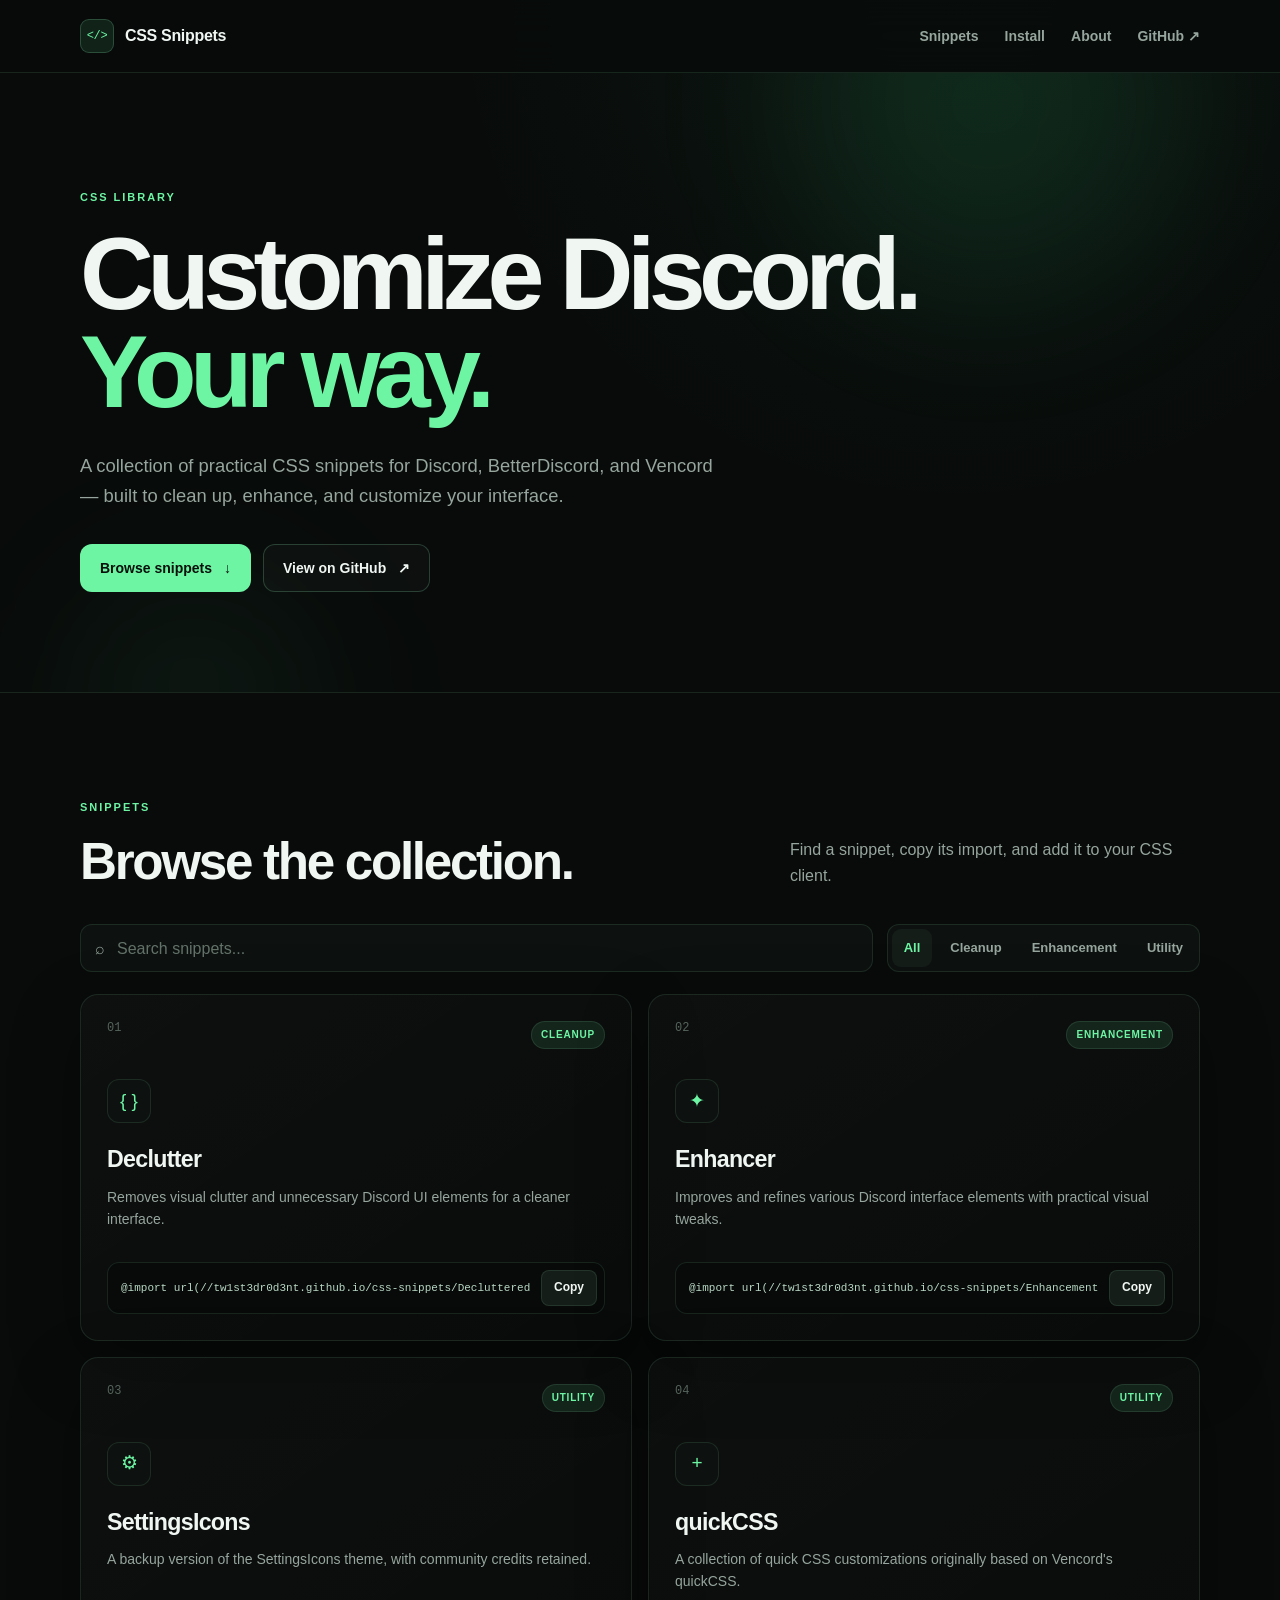
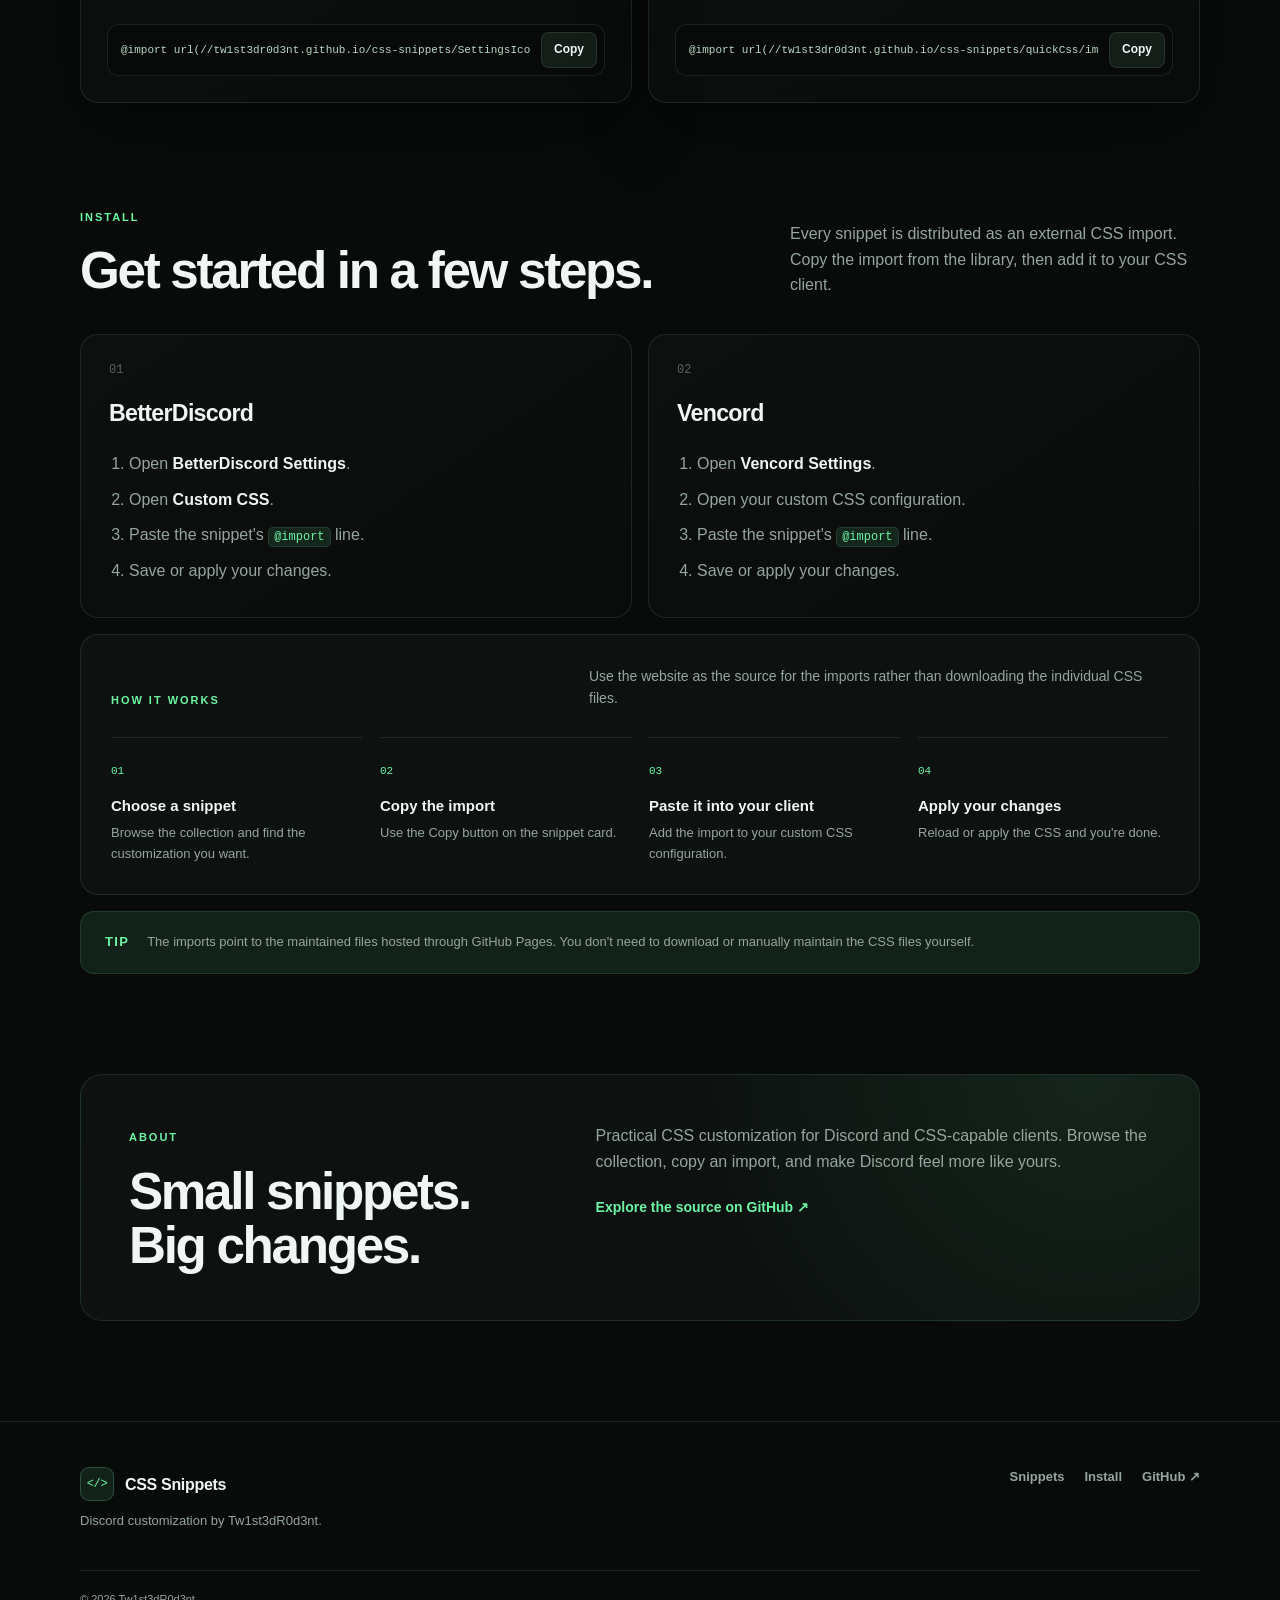
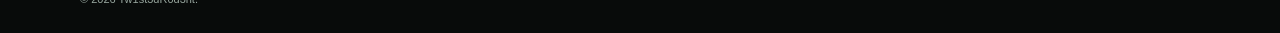
==== index.html @ 32ef2d8c "Add Install section and styles Introduce a new "Install" section with step-by-step instructions for " ====
<!doctype html>
<html lang="en">
<head>
<meta charset="utf-8">
<meta name="viewport" content="width=device-width,initial-scale=1">
<meta name="color-scheme" content="dark">
<meta name="theme-color" content="#0b0f0d">
<meta name="description" content="Tw1st3dR0d3nt's CSS snippets for Discord, BetterDiscord, and Vencord.">
<title>CSS Snippets — Tw1st3dR0d3nt</title>
<link rel="stylesheet" href="styles.css">
</head>
<body>
<header class="site-header">
  <div class="container nav">
    <a class="brand" href="#top"><span class="mark">&lt;/&gt;</span><span>CSS Snippets</span></a>
    <nav><a href="#snippets">Snippets</a><a href="#install">Install</a><a href="#about">About</a><a href="https://github.com/Tw1st3dR0d3nt/css-snippets" target="_blank" rel="noopener">GitHub ↗</a></nav>
  </div>
</header>

<main id="top">
<section class="hero">
  <div class="glow glow-a"></div><div class="glow glow-b"></div>
  <div class="container hero-content">
    <span class="eyebrow">CSS LIBRARY</span>
    <h1>Customize Discord.<br><span>Your way.</span></h1>
    <p>A collection of practical CSS snippets for Discord, BetterDiscord, and Vencord — built to clean up, enhance, and customize your interface.</p>
    <div class="actions">
      <a class="button primary" href="#snippets">Browse snippets <span>↓</span></a>
      <a class="button secondary" href="https://github.com/Tw1st3dR0d3nt/css-snippets" target="_blank" rel="noopener">View on GitHub <span>↗</span></a>
    </div>
  </div>
</section>

<section class="library" id="snippets">
<div class="container">
  <div class="section-head"><div><span class="eyebrow">SNIPPETS</span><h2>Browse the collection.</h2></div><p>Find a snippet, copy its import, and add it to your CSS client.</p></div>
  <div class="toolbar">
    <label class="search"><span>⌕</span><input id="search" type="search" placeholder="Search snippets..." autocomplete="off"></label>
    <div class="filters">
      <button class="filter active" data-filter="all">All</button>
      <button class="filter" data-filter="cleanup">Cleanup</button>
      <button class="filter" data-filter="enhancement">Enhancement</button>
      <button class="filter" data-filter="utility">Utility</button>
    </div>
  </div>

  <div class="grid" id="grid">
    <article class="card" data-name="Declutter" data-category="cleanup">
      <div class="card-top"><span class="number">01</span><span class="tag">Cleanup</span></div>
      <div class="icon">{ }</div><h3>Declutter</h3>
      <p>Removes visual clutter and unnecessary Discord UI elements for a cleaner interface.</p>
      <div class="import"><code>@import url(//tw1st3dr0d3nt.github.io/css-snippets/Decluttered/import.css);</code><button class="copy" data-copy="@import url(//tw1st3dr0d3nt.github.io/css-snippets/Decluttered/import.css);">Copy</button></div>
    </article>

    <article class="card" data-name="Enhancer" data-category="enhancement">
      <div class="card-top"><span class="number">02</span><span class="tag">Enhancement</span></div>
      <div class="icon">✦</div><h3>Enhancer</h3>
      <p>Improves and refines various Discord interface elements with practical visual tweaks.</p>
      <div class="import"><code>@import url(//tw1st3dr0d3nt.github.io/css-snippets/Enhancements/import.css);</code><button class="copy" data-copy="@import url(//tw1st3dr0d3nt.github.io/css-snippets/Enhancements/import.css);">Copy</button></div>
    </article>

    <article class="card" data-name="SettingsIcons" data-category="utility">
      <div class="card-top"><span class="number">03</span><span class="tag">Utility</span></div>
      <div class="icon">⚙</div><h3>SettingsIcons</h3>
      <p>A backup version of the SettingsIcons theme, with community credits retained.</p>
      <div class="import"><code>@import url(//tw1st3dr0d3nt.github.io/css-snippets/SettingsIcons/main.min.css);</code><button class="copy" data-copy="@import url(//tw1st3dr0d3nt.github.io/css-snippets/SettingsIcons/main.min.css);">Copy</button></div>
    </article>

    <article class="card" data-name="quickCSS" data-category="utility">
      <div class="card-top"><span class="number">04</span><span class="tag">Utility</span></div>
      <div class="icon">+</div><h3>quickCSS</h3>
      <p>A collection of quick CSS customizations originally based on Vencord's quickCSS.</p>
      <div class="import"><code>@import url(//tw1st3dr0d3nt.github.io/css-snippets/quickCss/import.css);</code><button class="copy" data-copy="@import url(//tw1st3dr0d3nt.github.io/css-snippets/quickCss/import.css);">Copy</button></div>
    </article>
  </div>
  <div class="empty" id="empty" hidden><span>⌕</span><h3>No snippets found</h3><p>Try another search or filter.</p></div>
</div>
</section>


<section class="install" id="install">
<div class="container">
  <div class="section-head">
    <div><span class="eyebrow">INSTALL</span><h2>Get started in a few steps.</h2></div>
    <p>Every snippet is distributed as an external CSS import. Copy the import from the library, then add it to your CSS client.</p>
  </div>

  <div class="install-grid">
    <article class="install-card">
      <div class="install-number">01</div>
      <h3>BetterDiscord</h3>
      <ol>
        <li>Open <strong>BetterDiscord Settings</strong>.</li>
        <li>Open <strong>Custom CSS</strong>.</li>
        <li>Paste the snippet's <code>@import</code> line.</li>
        <li>Save or apply your changes.</li>
      </ol>
    </article>

    <article class="install-card">
      <div class="install-number">02</div>
      <h3>Vencord</h3>
      <ol>
        <li>Open <strong>Vencord Settings</strong>.</li>
        <li>Open your custom CSS configuration.</li>
        <li>Paste the snippet's <code>@import</code> line.</li>
        <li>Save or apply your changes.</li>
      </ol>
    </article>
  </div>

  <div class="install-flow">
    <div class="flow-head"><span class="eyebrow">HOW IT WORKS</span><p>Use the website as the source for the imports rather than downloading the individual CSS files.</p></div>
    <div class="steps">
      <div class="step"><span>01</span><h4>Choose a snippet</h4><p>Browse the collection and find the customization you want.</p></div>
      <div class="step"><span>02</span><h4>Copy the import</h4><p>Use the Copy button on the snippet card.</p></div>
      <div class="step"><span>03</span><h4>Paste it into your client</h4><p>Add the import to your custom CSS configuration.</p></div>
      <div class="step"><span>04</span><h4>Apply your changes</h4><p>Reload or apply the CSS and you're done.</p></div>
    </div>
  </div>

  <div class="install-note">
    <strong>Tip</strong>
    <p>The imports point to the maintained files hosted through GitHub Pages. You don't need to download or manually maintain the CSS files yourself.</p>
  </div>
</div>
</section>

<section class="about" id="about">
<div class="container"><div class="about-card">
  <div><span class="eyebrow">ABOUT</span><h2>Small snippets.<br>Big changes.</h2></div>
  <div><p>Practical CSS customization for Discord and CSS-capable clients. Browse the collection, copy an import, and make Discord feel more like yours.</p><a class="text-link" href="https://github.com/Tw1st3dR0d3nt/css-snippets" target="_blank" rel="noopener">Explore the source on GitHub ↗</a></div>
</div></div>
</section>
</main>

<footer class="footer"><div class="container footer-main"><div><div class="brand"><span class="mark">&lt;/&gt;</span><span>CSS Snippets</span></div><p>Discord customization by Tw1st3dR0d3nt.</p></div><div class="footer-links"><a href="#snippets">Snippets</a><a href="#install">Install</a><a href="https://github.com/Tw1st3dR0d3nt/css-snippets" target="_blank" rel="noopener">GitHub ↗</a></div></div><div class="container copyright">© 2026 Tw1st3dR0d3nt.</div></footer>
<script src="script.js"></script>
</body>
</html>
---- styles.css ----
:root{color-scheme:dark;--bg:#080b0a;--surface:#0d1210;--surface2:#111815;--surface3:#151d19;--border:rgba(151,255,194,.11);--border2:rgba(151,255,194,.2);--text:#f0f7f3;--muted:#96a59d;--accent:#6df5a4;--accent2:#35e983;--soft:rgba(109,245,164,.1);--max:1120px}
*{box-sizing:border-box}html{scroll-behavior:smooth}body{margin:0;min-width:320px;background:radial-gradient(circle at 75% 0,rgba(109,245,164,.055),transparent 32rem),var(--bg);color:var(--text);font:16px/1.6 Inter,ui-sans-serif,-apple-system,BlinkMacSystemFont,"Segoe UI",sans-serif;-webkit-font-smoothing:antialiased}a{color:inherit;text-decoration:none}button,input{font:inherit}.container{width:min(calc(100% - 40px),var(--max));margin:auto}
.site-header{position:sticky;top:0;z-index:20;border-bottom:1px solid var(--border);background:rgba(8,11,10,.84);backdrop-filter:blur(18px)}.nav{min-height:72px;display:flex;align-items:center;justify-content:space-between;gap:24px}.brand{display:inline-flex;align-items:center;gap:11px;font-weight:700;letter-spacing:-.02em}.mark{display:grid;place-items:center;width:34px;height:34px;border:1px solid var(--border2);border-radius:9px;background:var(--soft);color:var(--accent);font:12px ui-monospace,SFMono-Regular,Menlo,monospace}.nav nav{display:flex;gap:26px;color:var(--muted);font-size:14px;font-weight:600}.nav nav a:hover,.footer-links a:hover{color:var(--text)}
.hero{position:relative;overflow:hidden;border-bottom:1px solid var(--border)}.hero-content{position:relative;z-index:1;padding:110px 0 100px}.glow{position:absolute;border-radius:999px;filter:blur(75px);pointer-events:none}.glow-a{width:380px;height:380px;right:8%;top:-160px;background:rgba(53,233,131,.09)}.glow-b{width:260px;height:260px;left:5%;bottom:-140px;background:rgba(109,245,164,.055)}.eyebrow{display:inline-block;margin-bottom:18px;color:var(--accent);font-size:11px;font-weight:800;letter-spacing:.18em}.hero h1{max-width:850px;margin:0;font-size:clamp(3.2rem,8vw,6.8rem);line-height:.96;letter-spacing:-.065em}.hero h1 span{color:var(--accent)}.hero-content>p{max-width:650px;margin:30px 0 0;color:var(--muted);font-size:clamp(1rem,2vw,1.15rem)}.actions{display:flex;flex-wrap:wrap;gap:12px;margin-top:34px}.button{min-height:48px;display:inline-flex;align-items:center;justify-content:center;gap:12px;padding:0 19px;border:1px solid var(--border2);border-radius:12px;font-size:14px;font-weight:700;transition:.16s}.button:hover{transform:translateY(-2px)}.primary{border-color:transparent;background:var(--accent);color:#07100b}.primary:hover{background:#8df8b9}.secondary{background:rgba(255,255,255,.025)}.secondary:hover{background:var(--surface2)}
.library{padding:100px 0}.section-head{display:flex;align-items:end;justify-content:space-between;gap:40px;margin-bottom:36px}.section-head h2,.about-card h2{margin:0;font-size:clamp(2rem,4vw,3.25rem);line-height:1.05;letter-spacing:-.045em}.section-head p{max-width:410px;margin:0;color:var(--muted)}.toolbar{display:flex;gap:14px;margin-bottom:22px}.search{flex:1;height:48px;display:flex;align-items:center;gap:10px;padding:0 14px;border:1px solid var(--border);border-radius:12px;background:var(--surface);color:var(--muted)}.search:focus-within{border-color:var(--border2);box-shadow:0 0 0 3px var(--soft)}.search input{width:100%;min-width:0;border:0;outline:0;background:transparent;color:var(--text)}.search input::placeholder{color:#64736a}.filters{display:flex;gap:6px;padding:4px;border:1px solid var(--border);border-radius:12px;background:var(--surface);overflow:auto}.filter{min-height:38px;padding:0 12px;border:0;border-radius:9px;background:transparent;color:var(--muted);cursor:pointer;font-size:13px;font-weight:650;white-space:nowrap}.filter.active,.filter:hover{background:var(--surface3);color:var(--accent)}
.grid{display:grid;grid-template-columns:repeat(2,minmax(0,1fr));gap:16px}.card{min-width:0;padding:26px;border:1px solid var(--border);border-radius:18px;background:linear-gradient(145deg,rgba(255,255,255,.025),rgba(255,255,255,.008));box-shadow:0 24px 70px rgba(0,0,0,.3);transition:.18s}.card:hover{transform:translateY(-4px);border-color:var(--border2);background:linear-gradient(145deg,rgba(109,245,164,.045),rgba(255,255,255,.01))}.card-top{display:flex;justify-content:space-between;gap:12px}.number{color:#56645c;font:12px ui-monospace,SFMono-Regular,Menlo,monospace}.tag{padding:5px 9px;border:1px solid var(--border);border-radius:999px;background:var(--soft);color:var(--accent);font-size:10px;font-weight:800;letter-spacing:.08em;text-transform:uppercase}.icon{width:44px;height:44px;display:grid;place-items:center;margin-top:30px;border:1px solid var(--border);border-radius:12px;background:var(--surface);color:var(--accent);font-size:19px}.card h3{margin:18px 0 7px;font-size:1.45rem;letter-spacing:-.03em}.card p{min-height:52px;margin:0;color:var(--muted);font-size:14px}.import{display:flex;align-items:stretch;gap:10px;min-width:0;margin-top:24px;padding:7px;border:1px solid var(--border);border-radius:12px;background:#070a09}.import code{min-width:0;flex:1;align-self:center;overflow-x:auto;padding:5px 6px;color:#b9d7c4;font:11px ui-monospace,SFMono-Regular,Menlo,Monaco,Consolas,monospace;white-space:nowrap}.copy{flex:0 0 auto;min-height:36px;padding:0 12px;border:1px solid var(--border);border-radius:8px;background:var(--surface3);color:var(--text);cursor:pointer;font-size:12px;font-weight:700}.copy:hover,.copy.copied{background:var(--accent);color:#07100b}.empty{padding:70px 20px;text-align:center;border:1px dashed var(--border2);border-radius:18px;color:var(--muted)}.empty span{color:var(--accent);font-size:34px}.empty h3{margin:10px 0 4px;color:var(--text)}
.about{padding-bottom:100px}.about-card{display:grid;grid-template-columns:.9fr 1.2fr;gap:50px;padding:48px;border:1px solid var(--border);border-radius:22px;background:radial-gradient(circle at 90% 0,rgba(109,245,164,.08),transparent 24rem),var(--surface)}.about-card p{margin:0;color:var(--muted)}.text-link{display:inline-block;margin-top:22px;color:var(--accent);font-size:14px;font-weight:700}.text-link:hover{text-decoration:underline}
.footer{border-top:1px solid var(--border);padding:45px 0 24px;color:var(--muted)}.footer-main{display:flex;align-items:start;justify-content:space-between;gap:30px}.footer .brand{color:var(--text)}.footer p{margin:10px 0 0;font-size:13px}.footer-links{display:flex;gap:20px;font-size:13px;font-weight:650}.copyright{margin-top:38px;padding-top:20px;border-top:1px solid var(--border);font-size:11px}
@media(max-width:800px){.container{width:min(calc(100% - 28px),var(--max))}.nav{min-height:64px}.nav nav{gap:15px;font-size:12px}.hero-content{padding:80px 0 75px}.hero h1{font-size:clamp(2.9rem,14vw,5rem)}.section-head{display:block}.section-head p{margin-top:14px}.toolbar{display:block}.filters{margin-top:10px}.grid{grid-template-columns:1fr}.about-card{grid-template-columns:1fr;gap:22px;padding:30px}}
@media(max-width:520px){.nav nav a:first-child{display:none}.actions{display:grid;grid-template-columns:1fr}.button{width:100%}.library{padding:75px 0}.card{padding:20px}.card p{min-height:0}.import{display:block}.import code{display:block;padding:9px 6px 11px}.copy{width:100%}.footer-main{display:block}.footer-links{margin-top:20px}}
@media(prefers-reduced-motion:reduce){html{scroll-behavior:auto}*{transition:none!important}}

.install{padding:0 0 100px}
.install-grid{display:grid;grid-template-columns:repeat(2,minmax(0,1fr));gap:16px}
.install-card{padding:28px;border:1px solid var(--border);border-radius:18px;background:linear-gradient(145deg,rgba(255,255,255,.025),rgba(255,255,255,.008))}
.install-card:hover{border-color:var(--border2);background:linear-gradient(145deg,rgba(109,245,164,.045),rgba(255,255,255,.01))}
.install-number{color:#56645c;font:12px ui-monospace,SFMono-Regular,Menlo,monospace}
.install-card h3{margin:18px 0 14px;font-size:1.45rem;letter-spacing:-.03em}
.install-card ol{margin:0;padding-left:20px;color:var(--muted)}
.install-card li{padding:5px 0}
.install-card strong{color:var(--text)}
.install-card code{padding:2px 5px;border:1px solid var(--border);border-radius:5px;background:var(--soft);color:var(--accent);font:12px ui-monospace,SFMono-Regular,Menlo,monospace}
.install-flow{margin-top:16px;padding:30px;border:1px solid var(--border);border-radius:18px;background:var(--surface)}
.flow-head{display:flex;align-items:end;justify-content:space-between;gap:30px;margin-bottom:28px}
.flow-head .eyebrow{margin:0}
.flow-head p{max-width:580px;margin:0;color:var(--muted);font-size:14px}
.steps{display:grid;grid-template-columns:repeat(4,minmax(0,1fr));gap:18px}
.step{padding-top:18px;border-top:1px solid var(--border)}
.step>span{color:var(--accent);font:11px ui-monospace,SFMono-Regular,Menlo,monospace}
.step h4{margin:12px 0 5px;font-size:15px}
.step p{margin:0;color:var(--muted);font-size:13px}
.install-note{display:flex;align-items:center;gap:18px;margin-top:16px;padding:20px 24px;border:1px solid var(--border);border-radius:14px;background:var(--soft)}
.install-note strong{flex:0 0 auto;color:var(--accent);font-size:13px;text-transform:uppercase;letter-spacing:.1em}
.install-note p{margin:0;color:var(--muted);font-size:13px}
@media(max-width:800px){.install-grid{grid-template-columns:1fr}.flow-head{display:block}.flow-head p{margin-top:12px}.steps{grid-template-columns:repeat(2,minmax(0,1fr))}}
@media(max-width:520px){.install{padding-bottom:75px}.install-card,.install-flow{padding:20px}.steps{grid-template-columns:1fr}.install-note{display:block}.install-note p{margin-top:8px}}
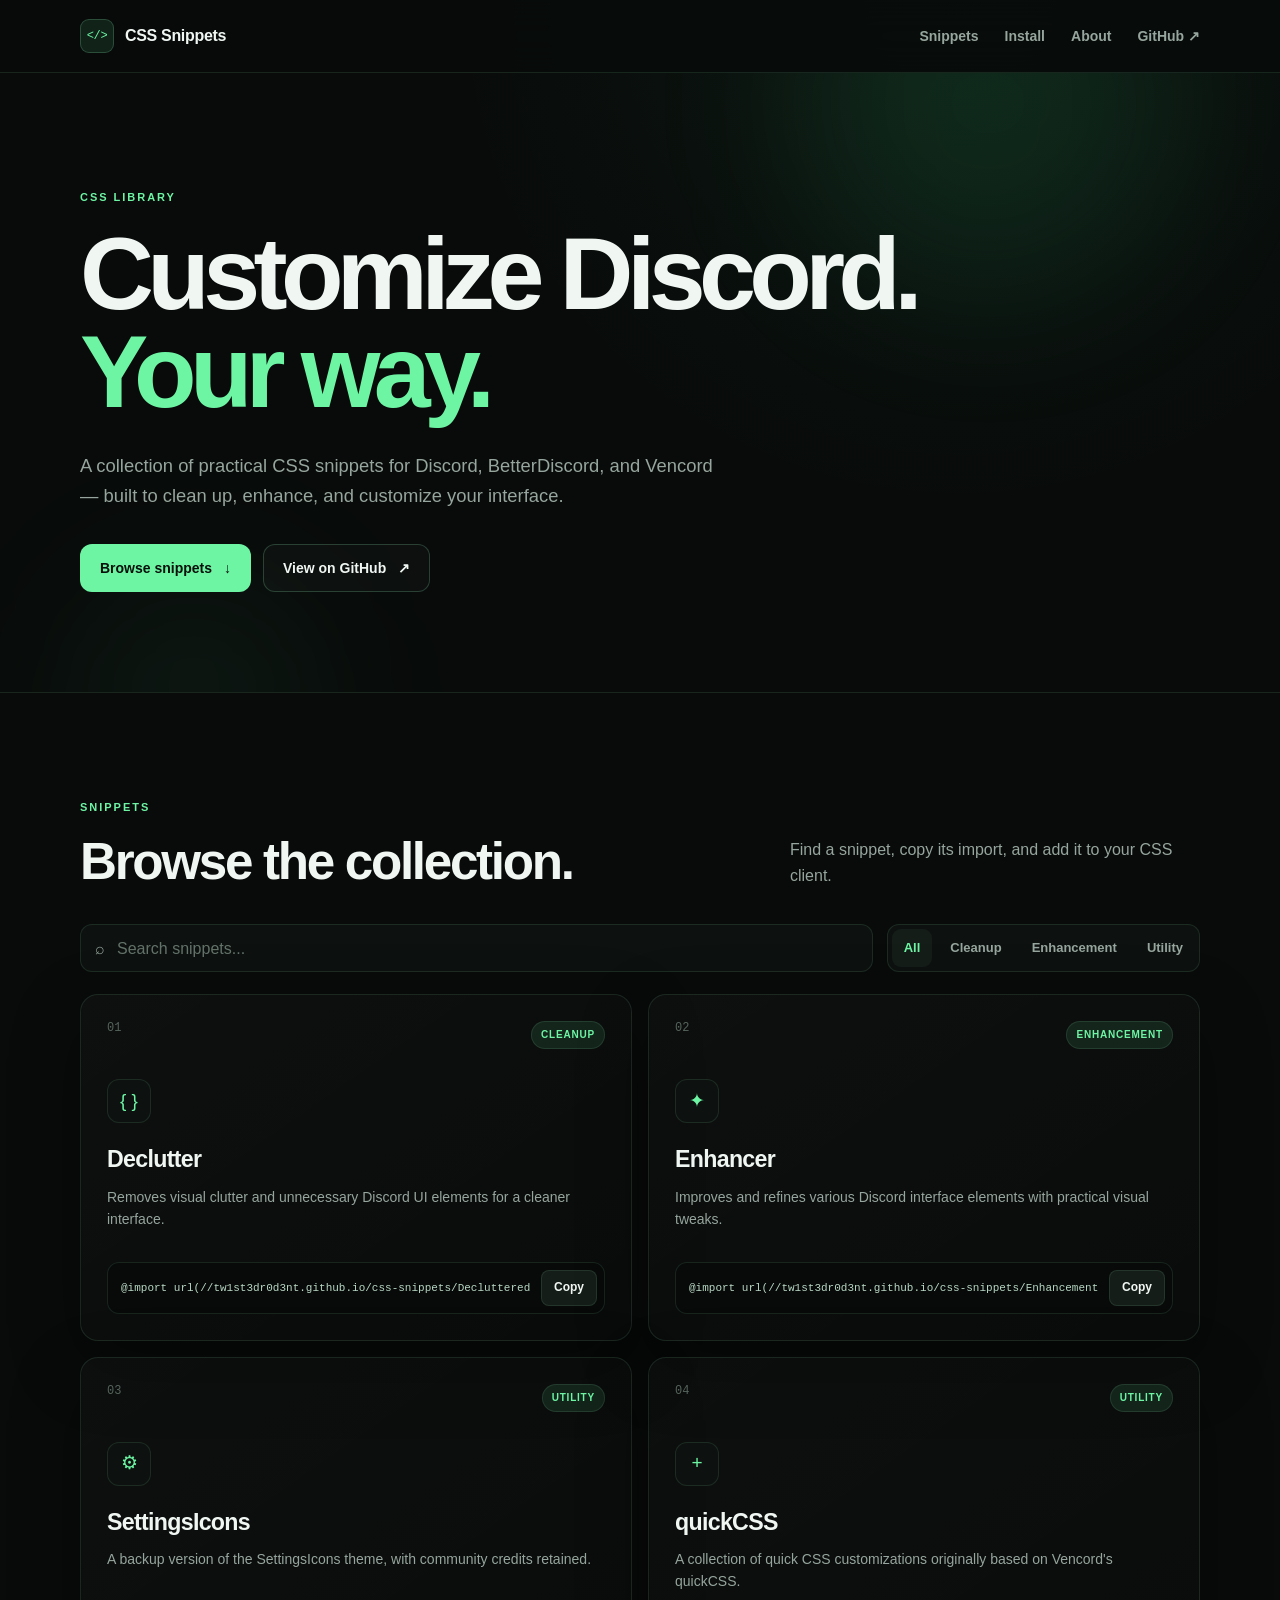
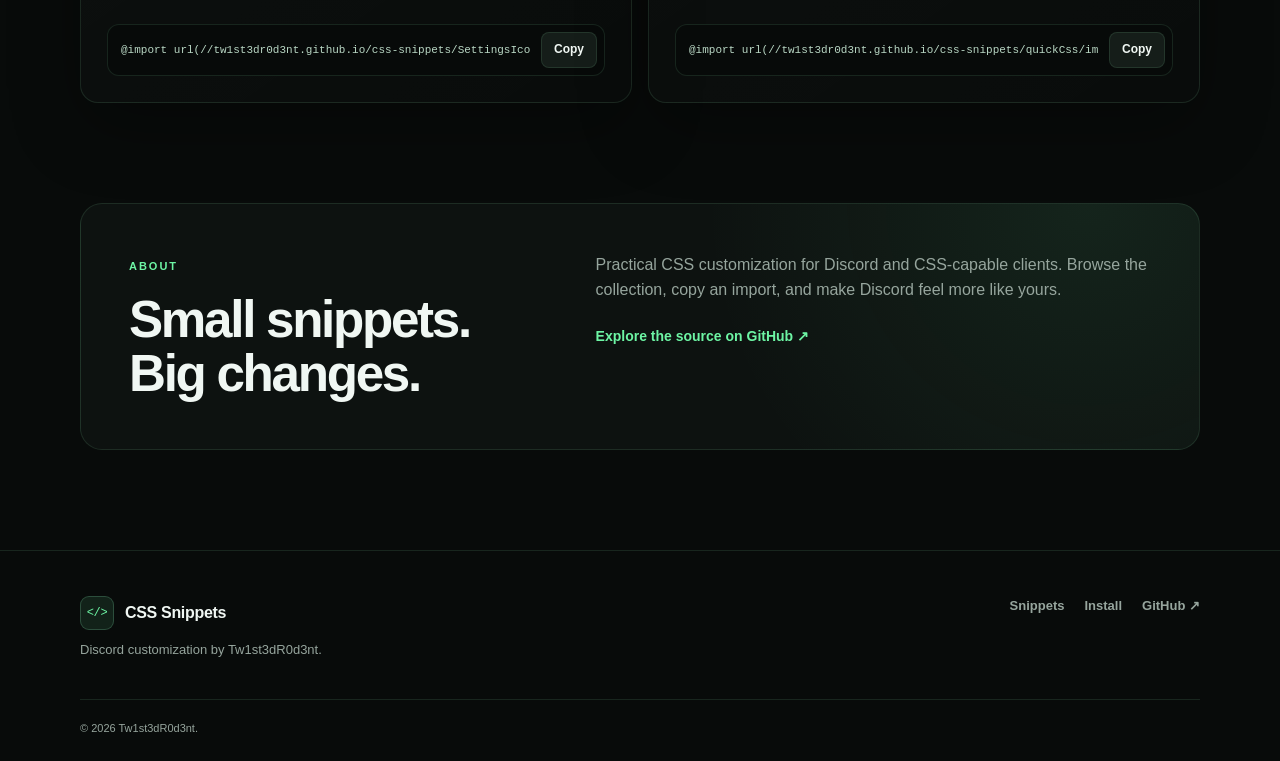
==== commit aeee297f: "Add install modal, triggers, and styles Replace the inline Install section with a compact, accessibl" ====
--- a/index.html
+++ b/index.html
@@ -13,7 +13,7 @@
 <header class="site-header">
   <div class="container nav">
     <a class="brand" href="#top"><span class="mark">&lt;/&gt;</span><span>CSS Snippets</span></a>
-    <nav><a href="#snippets">Snippets</a><a href="#install">Install</a><a href="#about">About</a><a href="https://github.com/Tw1st3dR0d3nt/css-snippets" target="_blank" rel="noopener">GitHub ↗</a></nav>
+    <nav><a href="#snippets">Snippets</a><a href="#" class="install-trigger" aria-haspopup="dialog" aria-controls="installModal">Install</a><a href="#about">About</a><a href="https://github.com/Tw1st3dR0d3nt/css-snippets" target="_blank" rel="noopener">GitHub ↗</a></nav>
   </div>
 </header>
 
@@ -78,63 +78,52 @@
 </section>
 
 
-<section class="install" id="install">
-<div class="container">
-  <div class="section-head">
-    <div><span class="eyebrow">INSTALL</span><h2>Get started in a few steps.</h2></div>
-    <p>Every snippet is distributed as an external CSS import. Copy the import from the library, then add it to your CSS client.</p>
-  </div>
-
-  <div class="install-grid">
-    <article class="install-card">
-      <div class="install-number">01</div>
-      <h3>BetterDiscord</h3>
-      <ol>
-        <li>Open <strong>BetterDiscord Settings</strong>.</li>
-        <li>Open <strong>Custom CSS</strong>.</li>
-        <li>Paste the snippet's <code>@import</code> line.</li>
-        <li>Save or apply your changes.</li>
-      </ol>
-    </article>
-
-    <article class="install-card">
-      <div class="install-number">02</div>
-      <h3>Vencord</h3>
-      <ol>
-        <li>Open <strong>Vencord Settings</strong>.</li>
-        <li>Open your custom CSS configuration.</li>
-        <li>Paste the snippet's <code>@import</code> line.</li>
-        <li>Save or apply your changes.</li>
-      </ol>
-    </article>
-  </div>
-
-  <div class="install-flow">
-    <div class="flow-head"><span class="eyebrow">HOW IT WORKS</span><p>Use the website as the source for the imports rather than downloading the individual CSS files.</p></div>
-    <div class="steps">
-      <div class="step"><span>01</span><h4>Choose a snippet</h4><p>Browse the collection and find the customization you want.</p></div>
-      <div class="step"><span>02</span><h4>Copy the import</h4><p>Use the Copy button on the snippet card.</p></div>
-      <div class="step"><span>03</span><h4>Paste it into your client</h4><p>Add the import to your custom CSS configuration.</p></div>
-      <div class="step"><span>04</span><h4>Apply your changes</h4><p>Reload or apply the CSS and you're done.</p></div>
-    </div>
-  </div>
-
-  <div class="install-note">
-    <strong>Tip</strong>
-    <p>The imports point to the maintained files hosted through GitHub Pages. You don't need to download or manually maintain the CSS files yourself.</p>
-  </div>
-</div>
-</section>
-
 <section class="about" id="about">
 <div class="container"><div class="about-card">
   <div><span class="eyebrow">ABOUT</span><h2>Small snippets.<br>Big changes.</h2></div>
   <div><p>Practical CSS customization for Discord and CSS-capable clients. Browse the collection, copy an import, and make Discord feel more like yours.</p><a class="text-link" href="https://github.com/Tw1st3dR0d3nt/css-snippets" target="_blank" rel="noopener">Explore the source on GitHub ↗</a></div>
 </div></div>
 </section>
+<div class="install-modal" id="installModal" aria-hidden="true">
+  <div class="install-backdrop" data-install-close></div>
+  <section class="install-dialog" role="dialog" aria-modal="true" aria-labelledby="installTitle">
+    <button class="modal-close" type="button" data-install-close aria-label="Close installation guide">×</button>
+    <div class="modal-header">
+      <span class="eyebrow">INSTALL</span>
+      <h2 id="installTitle">Install a snippet</h2>
+      <p class="modal-lead"><strong>Choose your snippet</strong></p>
+      <p>Browse the library and click <strong>Copy</strong> on the snippet you want to install.</p>
+    </div>
+    <div class="import-order">
+      <span class="import-order-label">IMPORT ORDER</span>
+      <p>Keep the snippet's <code>@import</code> URL <strong>at the very top of your CSS, before any other CSS rules.</strong></p>
+    </div>
+    <div class="install-methods">
+      <article class="install-method">
+        <div class="method-heading"><span class="method-icon">B</span><h3>BetterDiscord</h3></div>
+        <ol>
+          <li>Open <strong>BetterDiscord Settings → Custom CSS</strong>.</li>
+          <li>Choose a snippet and click <strong>Copy</strong>.</li>
+          <li>Paste the copied import into your CSS.</li>
+          <li>Save/apply your changes.</li>
+        </ol>
+      </article>
+      <article class="install-method">
+        <div class="method-heading"><span class="method-icon">V</span><h3>Vencord</h3></div>
+        <ol>
+          <li>Open <strong>Vencord Settings → Vencord</strong>.</li>
+          <li>Under <strong>Quick Actions</strong>, click <strong>Edit QuickCSS</strong>.</li>
+          <li>Choose a snippet and click <strong>Copy</strong>.</li>
+          <li>Paste the copied import into QuickCSS.</li>
+          <li>Save/apply your changes.</li>
+        </ol>
+      </article>
+    </div>
+  </section>
+</div>
 </main>
 
-<footer class="footer"><div class="container footer-main"><div><div class="brand"><span class="mark">&lt;/&gt;</span><span>CSS Snippets</span></div><p>Discord customization by Tw1st3dR0d3nt.</p></div><div class="footer-links"><a href="#snippets">Snippets</a><a href="#install">Install</a><a href="https://github.com/Tw1st3dR0d3nt/css-snippets" target="_blank" rel="noopener">GitHub ↗</a></div></div><div class="container copyright">© 2026 Tw1st3dR0d3nt.</div></footer>
+<footer class="footer"><div class="container footer-main"><div><div class="brand"><span class="mark">&lt;/&gt;</span><span>CSS Snippets</span></div><p>Discord customization by Tw1st3dR0d3nt.</p></div><div class="footer-links"><a href="#snippets">Snippets</a><a href="#" class="install-trigger" aria-haspopup="dialog" aria-controls="installModal">Install</a><a href="https://github.com/Tw1st3dR0d3nt/css-snippets" target="_blank" rel="noopener">GitHub ↗</a></div></div><div class="container copyright">© 2026 Tw1st3dR0d3nt.</div></footer>
 <script src="script.js"></script>
 </body>
 </html>
--- a/styles.css
+++ b/styles.css
@@ -34,3 +34,24 @@
 .install-note p{margin:0;color:var(--muted);font-size:13px}
 @media(max-width:800px){.install-grid{grid-template-columns:1fr}.flow-head{display:block}.flow-head p{margin-top:12px}.steps{grid-template-columns:repeat(2,minmax(0,1fr))}}
 @media(max-width:520px){.install{padding-bottom:75px}.install-card,.install-flow{padding:20px}.steps{grid-template-columns:1fr}.install-note{display:block}.install-note p{margin-top:8px}}
+
+/* Compact installation guide */
+.install-modal{position:fixed;inset:0;z-index:100;display:none;align-items:center;justify-content:center;padding:24px}
+.install-modal.open{display:flex}
+.install-backdrop{position:absolute;inset:0;background:rgba(0,0,0,.68);backdrop-filter:blur(7px)}
+.install-dialog{position:relative;z-index:1;width:min(860px,100%);max-height:min(720px,calc(100vh - 48px));overflow:auto;padding:32px;border:1px solid var(--border2);border-radius:22px;background:linear-gradient(145deg,#111815,#0b0f0d);box-shadow:0 30px 100px rgba(0,0,0,.55)}
+.modal-close{position:absolute;top:15px;right:15px;width:38px;height:38px;border:1px solid var(--border);border-radius:10px;background:var(--surface3);color:var(--muted);font-size:24px;line-height:1;cursor:pointer}
+.modal-close:hover{border-color:var(--border2);background:var(--soft);color:var(--text)}
+.modal-header{padding-right:50px}.modal-header .eyebrow{margin-bottom:11px}.modal-header h2{margin:0;font-size:clamp(2rem,4vw,2.7rem);line-height:1.05;letter-spacing:-.05em}
+.modal-header p{margin:8px 0 0;color:var(--muted);font-size:14px}.modal-header .modal-lead{margin-top:14px;color:var(--text)}
+.import-order{margin-top:22px;padding:15px 17px;border:1px solid rgba(109,245,164,.22);border-radius:13px;background:rgba(109,245,164,.07)}
+.import-order-label{display:block;margin-bottom:5px;color:var(--accent);font-size:10px;font-weight:800;letter-spacing:.14em}
+.import-order p{margin:0;color:var(--muted);font-size:13px}.import-order code{padding:2px 5px;border-radius:5px;background:rgba(0,0,0,.28);color:var(--accent);font:12px ui-monospace,SFMono-Regular,Menlo,monospace}
+.install-methods{display:grid;grid-template-columns:repeat(2,minmax(0,1fr));gap:14px;margin-top:14px}
+.install-method{padding:21px;border:1px solid var(--border);border-radius:16px;background:rgba(255,255,255,.018)}
+.method-heading{display:flex;align-items:center;gap:12px;margin-bottom:15px}.method-icon{display:grid;place-items:center;width:36px;height:36px;border:1px solid var(--border2);border-radius:9px;background:var(--soft);color:var(--accent);font-weight:800}
+.install-method h3{margin:0;font-size:1.2rem;letter-spacing:-.025em}.install-method ol{margin:0;padding-left:21px;color:var(--muted);font-size:13px}
+.install-method li{padding:5px 0 5px 4px}.install-method li::marker{color:var(--accent);font-weight:800}.install-method strong{color:var(--text)}
+body.install-modal-open{overflow:hidden}
+@media(max-width:800px){.install-modal{padding:14px}.install-dialog{max-height:calc(100vh - 28px);padding:26px 20px}.install-methods{grid-template-columns:1fr}}
+@media(max-width:520px){.install-modal{padding:8px}.install-dialog{border-radius:17px;padding:23px 16px 18px}.modal-header{padding-right:42px}.modal-header h2{font-size:2rem}.import-order{padding:14px}.install-method{padding:18px}}
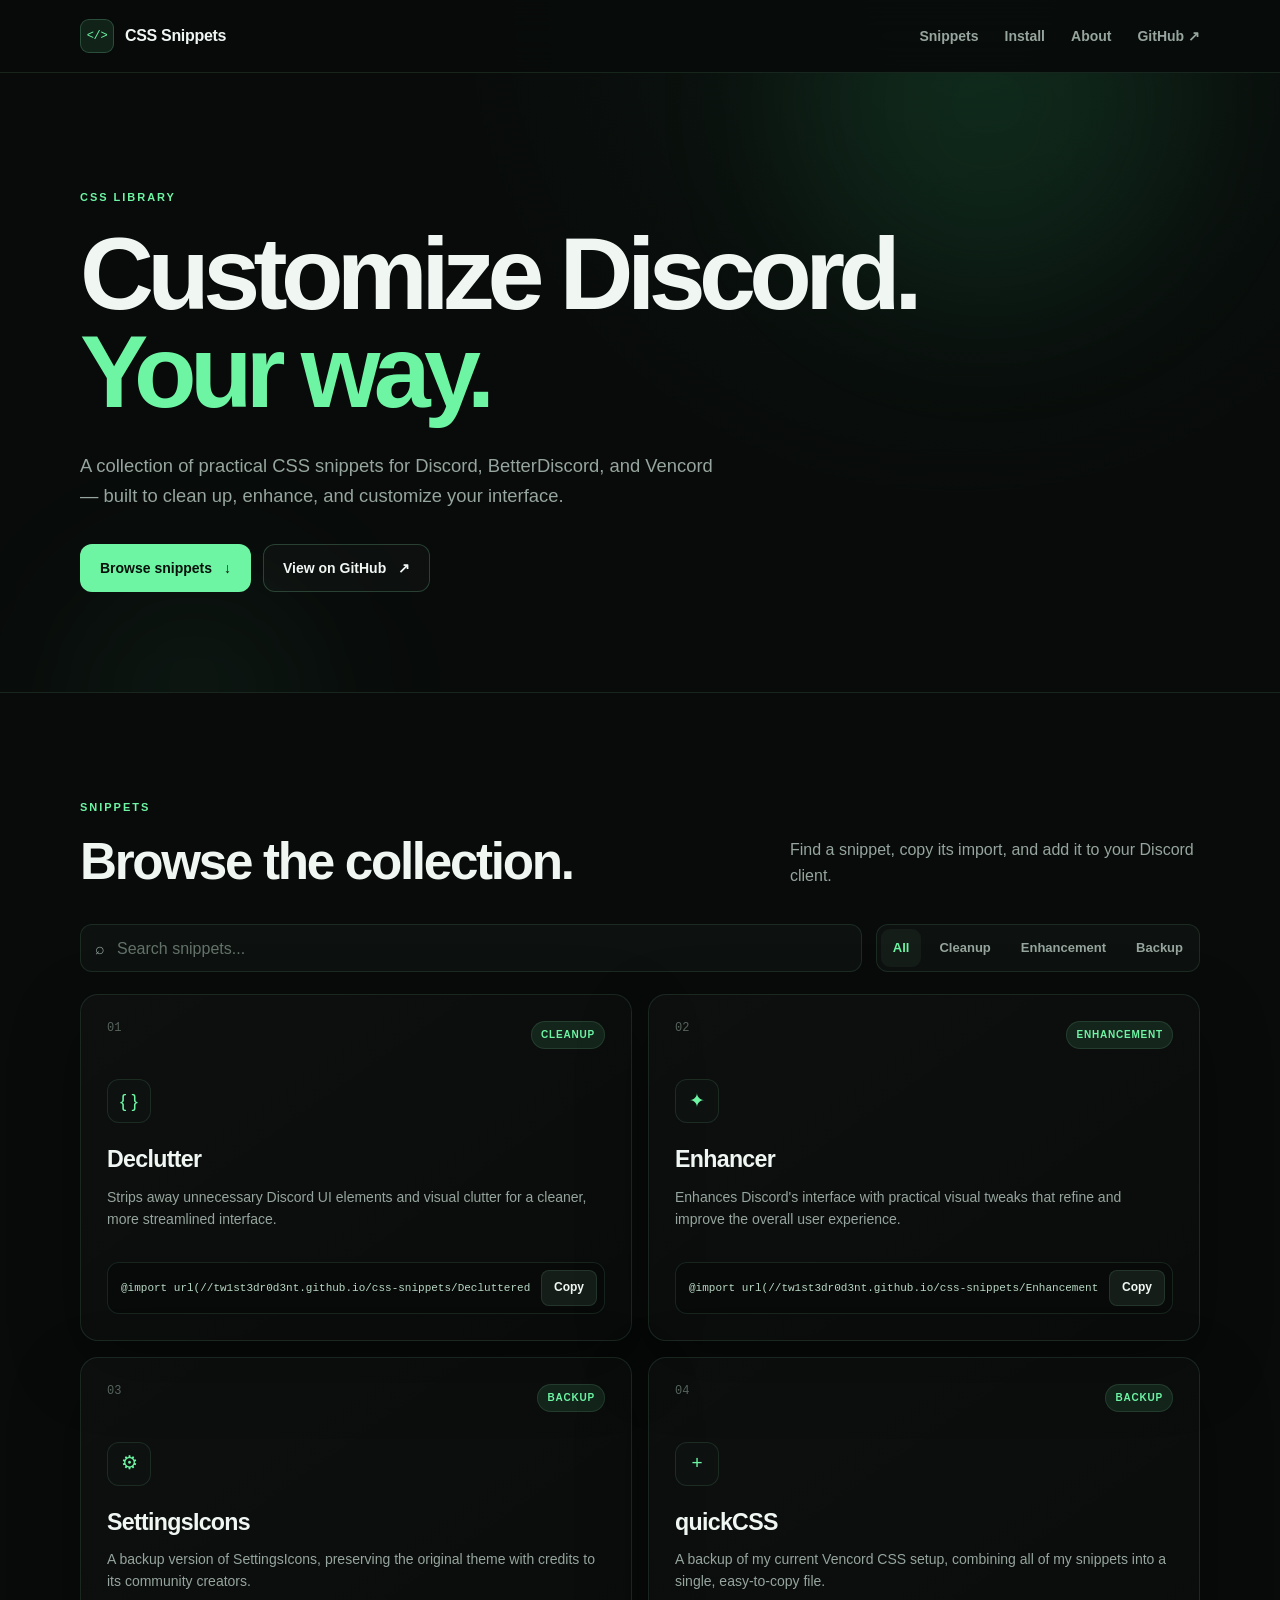
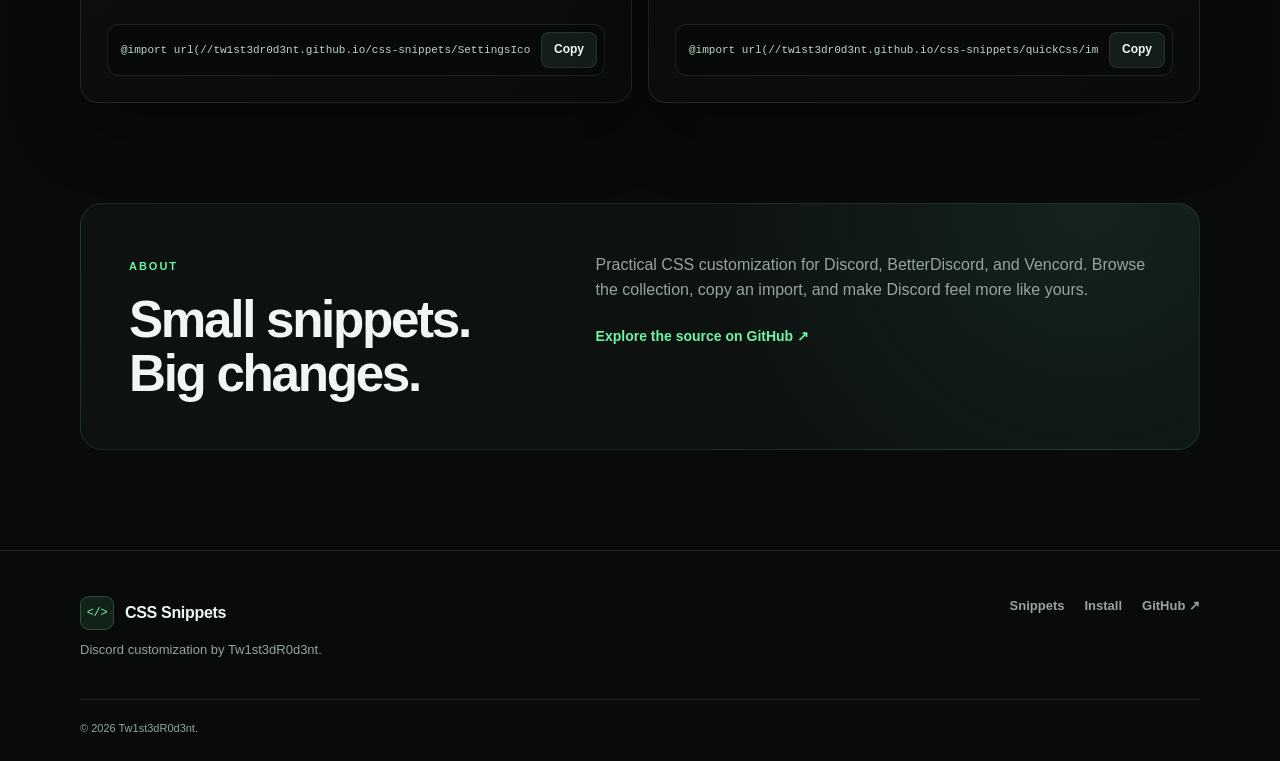
==== commit a2196e3e: "Refactor index.html for structure and clarity The HTML structure has been updated to remove duplicat" ====
--- a/index.html
+++ b/index.html
@@ -1,129 +1,225 @@
 <!doctype html>
 <html lang="en">
 <head>
-<meta charset="utf-8">
-<meta name="viewport" content="width=device-width,initial-scale=1">
-<meta name="color-scheme" content="dark">
-<meta name="theme-color" content="#0b0f0d">
-<meta name="description" content="Tw1st3dR0d3nt's CSS snippets for Discord, BetterDiscord, and Vencord.">
-<title>CSS Snippets — Tw1st3dR0d3nt</title>
-<link rel="stylesheet" href="styles.css">
+  <meta charset="utf-8">
+  <meta name="viewport" content="width=device-width,initial-scale=1">
+  <meta name="color-scheme" content="dark">
+  <meta name="theme-color" content="#0b0f0d">
+  <meta name="description" content="Tw1st3dR0d3nt's CSS snippets for Discord, BetterDiscord, and Vencord.">
+  <title>CSS Snippets — Tw1st3dR0d3nt</title>
+  <link rel="stylesheet" href="styles.css">
 </head>
+
 <body>
-<header class="site-header">
-  <div class="container nav">
-    <a class="brand" href="#top"><span class="mark">&lt;/&gt;</span><span>CSS Snippets</span></a>
-    <nav><a href="#snippets">Snippets</a><a href="#" class="install-trigger" aria-haspopup="dialog" aria-controls="installModal">Install</a><a href="#about">About</a><a href="https://github.com/Tw1st3dR0d3nt/css-snippets" target="_blank" rel="noopener">GitHub ↗</a></nav>
-  </div>
-</header>
-
-<main id="top">
-<section class="hero">
-  <div class="glow glow-a"></div><div class="glow glow-b"></div>
-  <div class="container hero-content">
-    <span class="eyebrow">CSS LIBRARY</span>
-    <h1>Customize Discord.<br><span>Your way.</span></h1>
-    <p>A collection of practical CSS snippets for Discord, BetterDiscord, and Vencord — built to clean up, enhance, and customize your interface.</p>
-    <div class="actions">
-      <a class="button primary" href="#snippets">Browse snippets <span>↓</span></a>
-      <a class="button secondary" href="https://github.com/Tw1st3dR0d3nt/css-snippets" target="_blank" rel="noopener">View on GitHub <span>↗</span></a>
+  <header class="site-header">
+    <div class="container nav">
+      <a class="brand" href="#top">
+        <span class="mark">&lt;/&gt;</span>
+        <span>CSS Snippets</span>
+      </a>
+      <nav>
+        <a href="#snippets">Snippets</a>
+        <a href="#" class="install-trigger" aria-haspopup="dialog" aria-controls="installModal">Install</a>
+        <a href="#about">About</a>
+        <a href="https://github.com/Tw1st3dR0d3nt/css-snippets" target="_blank" rel="noopener">GitHub ↗</a>
+      </nav>
     </div>
-  </div>
-</section>
-
-<section class="library" id="snippets">
-<div class="container">
-  <div class="section-head"><div><span class="eyebrow">SNIPPETS</span><h2>Browse the collection.</h2></div><p>Find a snippet, copy its import, and add it to your CSS client.</p></div>
-  <div class="toolbar">
-    <label class="search"><span>⌕</span><input id="search" type="search" placeholder="Search snippets..." autocomplete="off"></label>
-    <div class="filters">
-      <button class="filter active" data-filter="all">All</button>
-      <button class="filter" data-filter="cleanup">Cleanup</button>
-      <button class="filter" data-filter="enhancement">Enhancement</button>
-      <button class="filter" data-filter="utility">Utility</button>
+  </header>
+
+  <main id="top">
+    <section class="hero">
+      <div class="glow glow-a"></div>
+      <div class="glow glow-b"></div>
+      <div class="container hero-content">
+        <span class="eyebrow">CSS LIBRARY</span>
+        <h1>Customize Discord.<br><span>Your way.</span></h1>
+        <p>A collection of practical CSS snippets for Discord, BetterDiscord, and Vencord — built to clean up, enhance, and customize your interface.</p>
+        <div class="actions">
+          <a class="button primary" href="#snippets">Browse snippets <span>↓</span></a>
+          <a class="button secondary" href="https://github.com/Tw1st3dR0d3nt/css-snippets" target="_blank" rel="noopener">View on GitHub <span>↗</span></a>
+        </div>
+      </div>
+    </section>
+
+    <section class="library" id="snippets">
+      <div class="container">
+        <div class="section-head">
+          <div>
+            <span class="eyebrow">SNIPPETS</span>
+            <h2>Browse the collection.</h2>
+          </div>
+          <p>Find a snippet, copy its import, and add it to your Discord client.</p>
+        </div>
+
+        <div class="toolbar">
+          <label class="search">
+            <span aria-hidden="true">⌕</span>
+            <input
+              id="search"
+              type="search"
+              placeholder="Search snippets..."
+              aria-label="Search snippets"
+              autocomplete="off"
+            >
+          </label>
+          <div class="filters">
+            <button class="filter active" data-filter="all">All</button>
+            <button class="filter" data-filter="cleanup">Cleanup</button>
+            <button class="filter" data-filter="enhancement">Enhancement</button>
+            <button class="filter" data-filter="backup">Backup</button>
+          </div>
+        </div>
+
+        <div class="grid" id="grid">
+          <article class="card" data-name="Declutter" data-category="cleanup">
+            <div class="card-top">
+              <span class="number">01</span>
+              <span class="tag">Cleanup</span>
+            </div>
+            <div class="icon">{ }</div>
+            <h3>Declutter</h3>
+            <p>Strips away unnecessary Discord UI elements and visual clutter for a cleaner, more streamlined interface.</p>
+            <div class="import">
+              <code>@import url(//tw1st3dr0d3nt.github.io/css-snippets/Decluttered/import.css);</code>
+              <button class="copy" data-copy="@import url(//tw1st3dr0d3nt.github.io/css-snippets/Decluttered/import.css);">Copy</button>
+            </div>
+          </article>
+
+          <article class="card" data-name="Enhancer" data-category="enhancement">
+            <div class="card-top">
+              <span class="number">02</span>
+              <span class="tag">Enhancement</span>
+            </div>
+            <div class="icon">✦</div>
+            <h3>Enhancer</h3>
+            <p>Enhances Discord's interface with practical visual tweaks that refine and improve the overall user experience.</p>
+            <div class="import">
+              <code>@import url(//tw1st3dr0d3nt.github.io/css-snippets/Enhancements/import.css);</code>
+              <button class="copy" data-copy="@import url(//tw1st3dr0d3nt.github.io/css-snippets/Enhancements/import.css);">Copy</button>
+            </div>
+          </article>
+
+          <article class="card" data-name="SettingsIcons" data-category="backup">
+            <div class="card-top">
+              <span class="number">03</span>
+              <span class="tag">Backup</span>
+            </div>
+            <div class="icon">⚙</div>
+            <h3>SettingsIcons</h3>
+            <p>A backup version of SettingsIcons, preserving the original theme with credits to its community creators.</p>
+            <div class="import">
+              <code>@import url(//tw1st3dr0d3nt.github.io/css-snippets/SettingsIcons/main.min.css);</code>
+              <button class="copy" data-copy="@import url(//tw1st3dr0d3nt.github.io/css-snippets/SettingsIcons/main.min.css);">Copy</button>
+            </div>
+          </article>
+
+          <article class="card" data-name="quickCSS" data-category="backup">
+            <div class="card-top">
+              <span class="number">04</span>
+              <span class="tag">Backup</span>
+            </div>
+            <div class="icon">+</div>
+            <h3>quickCSS</h3>
+            <p>A backup of my current Vencord CSS setup, combining all of my snippets into a single, easy-to-copy file.</p>
+            <div class="import">
+              <code>@import url(//tw1st3dr0d3nt.github.io/css-snippets/quickCss/import.css);</code>
+              <button class="copy" data-copy="@import url(//tw1st3dr0d3nt.github.io/css-snippets/quickCss/import.css);">Copy</button>
+            </div>
+          </article>
+        </div>
+
+        <div class="empty" id="empty" hidden>
+          <span>⌕</span>
+          <h3>No snippets found</h3>
+          <p>Try another search or filter.</p>
+        </div>
+      </div>
+    </section>
+
+    <section class="about" id="about">
+      <div class="container">
+        <div class="about-card">
+          <div>
+            <span class="eyebrow">ABOUT</span>
+            <h2>Small snippets.<br>Big changes.</h2>
+          </div>
+          <div>
+            <p>Practical CSS customization for Discord, BetterDiscord, and Vencord. Browse the collection, copy an import, and make Discord feel more like yours.</p>
+            <a class="text-link" href="https://github.com/Tw1st3dR0d3nt/css-snippets" target="_blank" rel="noopener">Explore the source on GitHub ↗</a>
+          </div>
+        </div>
+      </div>
+    </section>
+
+    <div class="install-modal" id="installModal" aria-hidden="true">
+      <div class="install-backdrop" data-install-close></div>
+      <section class="install-dialog" role="dialog" aria-modal="true" aria-labelledby="installTitle">
+        <button class="modal-close" type="button" data-install-close aria-label="Close installation guide">×</button>
+
+        <div class="modal-header">
+          <span class="eyebrow">INSTALL</span>
+          <h2 id="installTitle">Install a snippet</h2>
+          <p class="modal-lead"><strong>Choose your snippet</strong></p>
+          <p>Browse the library and click <strong>Copy</strong> on the snippet you want to install.</p>
+        </div>
+
+        <div class="import-order">
+          <span class="import-order-label">IMPORT ORDER</span>
+          <p>Paste the snippet's <code>@import</code> URL <strong>at the very top of your CSS, before any other CSS rules.</strong></p>
+        </div>
+
+        <div class="install-methods">
+          <article class="install-method">
+            <div class="method-heading">
+              <span class="method-icon">B</span>
+              <h3>BetterDiscord</h3>
+            </div>
+            <ol>
+              <li>Open <strong>BetterDiscord Settings → Custom CSS</strong>.</li>
+              <li>Choose a snippet and click <strong>Copy</strong>.</li>
+              <li>Paste the copied import into your CSS.</li>
+              <li>Save/apply your changes.</li>
+            </ol>
+          </article>
+
+          <article class="install-method">
+            <div class="method-heading">
+              <span class="method-icon">V</span>
+              <h3>Vencord</h3>
+            </div>
+            <ol>
+              <li>Open <strong>Vencord Settings → Vencord</strong>.</li>
+              <li>Under <strong>Quick Actions</strong>, click <strong>Edit QuickCSS</strong>.</li>
+              <li>Choose a snippet and click <strong>Copy</strong>.</li>
+              <li>Paste the copied import into QuickCSS.</li>
+              <li>Save/apply your changes.</li>
+            </ol>
+          </article>
+        </div>
+      </section>
     </div>
-  </div>
-
-  <div class="grid" id="grid">
-    <article class="card" data-name="Declutter" data-category="cleanup">
-      <div class="card-top"><span class="number">01</span><span class="tag">Cleanup</span></div>
-      <div class="icon">{ }</div><h3>Declutter</h3>
-      <p>Removes visual clutter and unnecessary Discord UI elements for a cleaner interface.</p>
-      <div class="import"><code>@import url(//tw1st3dr0d3nt.github.io/css-snippets/Decluttered/import.css);</code><button class="copy" data-copy="@import url(//tw1st3dr0d3nt.github.io/css-snippets/Decluttered/import.css);">Copy</button></div>
-    </article>
-
-    <article class="card" data-name="Enhancer" data-category="enhancement">
-      <div class="card-top"><span class="number">02</span><span class="tag">Enhancement</span></div>
-      <div class="icon">✦</div><h3>Enhancer</h3>
-      <p>Improves and refines various Discord interface elements with practical visual tweaks.</p>
-      <div class="import"><code>@import url(//tw1st3dr0d3nt.github.io/css-snippets/Enhancements/import.css);</code><button class="copy" data-copy="@import url(//tw1st3dr0d3nt.github.io/css-snippets/Enhancements/import.css);">Copy</button></div>
-    </article>
-
-    <article class="card" data-name="SettingsIcons" data-category="utility">
-      <div class="card-top"><span class="number">03</span><span class="tag">Utility</span></div>
-      <div class="icon">⚙</div><h3>SettingsIcons</h3>
-      <p>A backup version of the SettingsIcons theme, with community credits retained.</p>
-      <div class="import"><code>@import url(//tw1st3dr0d3nt.github.io/css-snippets/SettingsIcons/main.min.css);</code><button class="copy" data-copy="@import url(//tw1st3dr0d3nt.github.io/css-snippets/SettingsIcons/main.min.css);">Copy</button></div>
-    </article>
-
-    <article class="card" data-name="quickCSS" data-category="utility">
-      <div class="card-top"><span class="number">04</span><span class="tag">Utility</span></div>
-      <div class="icon">+</div><h3>quickCSS</h3>
-      <p>A collection of quick CSS customizations originally based on Vencord's quickCSS.</p>
-      <div class="import"><code>@import url(//tw1st3dr0d3nt.github.io/css-snippets/quickCss/import.css);</code><button class="copy" data-copy="@import url(//tw1st3dr0d3nt.github.io/css-snippets/quickCss/import.css);">Copy</button></div>
-    </article>
-  </div>
-  <div class="empty" id="empty" hidden><span>⌕</span><h3>No snippets found</h3><p>Try another search or filter.</p></div>
-</div>
-</section>
-
-
-<section class="about" id="about">
-<div class="container"><div class="about-card">
-  <div><span class="eyebrow">ABOUT</span><h2>Small snippets.<br>Big changes.</h2></div>
-  <div><p>Practical CSS customization for Discord and CSS-capable clients. Browse the collection, copy an import, and make Discord feel more like yours.</p><a class="text-link" href="https://github.com/Tw1st3dR0d3nt/css-snippets" target="_blank" rel="noopener">Explore the source on GitHub ↗</a></div>
-</div></div>
-</section>
-<div class="install-modal" id="installModal" aria-hidden="true">
-  <div class="install-backdrop" data-install-close></div>
-  <section class="install-dialog" role="dialog" aria-modal="true" aria-labelledby="installTitle">
-    <button class="modal-close" type="button" data-install-close aria-label="Close installation guide">×</button>
-    <div class="modal-header">
-      <span class="eyebrow">INSTALL</span>
-      <h2 id="installTitle">Install a snippet</h2>
-      <p class="modal-lead"><strong>Choose your snippet</strong></p>
-      <p>Browse the library and click <strong>Copy</strong> on the snippet you want to install.</p>
+  </main>
+
+  <footer class="footer">
+    <div class="container footer-main">
+      <div>
+        <div class="brand">
+          <span class="mark">&lt;/&gt;</span>
+          <span>CSS Snippets</span>
+        </div>
+        <p>Discord customization by Tw1st3dR0d3nt.</p>
+      </div>
+
+      <div class="footer-links">
+        <a href="#snippets">Snippets</a>
+        <a href="#" class="install-trigger" aria-haspopup="dialog" aria-controls="installModal">Install</a>
+        <a href="https://github.com/Tw1st3dR0d3nt/css-snippets" target="_blank" rel="noopener">GitHub ↗</a>
+      </div>
     </div>
-    <div class="import-order">
-      <span class="import-order-label">IMPORT ORDER</span>
-      <p>Keep the snippet's <code>@import</code> URL <strong>at the very top of your CSS, before any other CSS rules.</strong></p>
-    </div>
-    <div class="install-methods">
-      <article class="install-method">
-        <div class="method-heading"><span class="method-icon">B</span><h3>BetterDiscord</h3></div>
-        <ol>
-          <li>Open <strong>BetterDiscord Settings → Custom CSS</strong>.</li>
-          <li>Choose a snippet and click <strong>Copy</strong>.</li>
-          <li>Paste the copied import into your CSS.</li>
-          <li>Save/apply your changes.</li>
-        </ol>
-      </article>
-      <article class="install-method">
-        <div class="method-heading"><span class="method-icon">V</span><h3>Vencord</h3></div>
-        <ol>
-          <li>Open <strong>Vencord Settings → Vencord</strong>.</li>
-          <li>Under <strong>Quick Actions</strong>, click <strong>Edit QuickCSS</strong>.</li>
-          <li>Choose a snippet and click <strong>Copy</strong>.</li>
-          <li>Paste the copied import into QuickCSS.</li>
-          <li>Save/apply your changes.</li>
-        </ol>
-      </article>
-    </div>
-  </section>
-</div>
-</main>
-
-<footer class="footer"><div class="container footer-main"><div><div class="brand"><span class="mark">&lt;/&gt;</span><span>CSS Snippets</span></div><p>Discord customization by Tw1st3dR0d3nt.</p></div><div class="footer-links"><a href="#snippets">Snippets</a><a href="#" class="install-trigger" aria-haspopup="dialog" aria-controls="installModal">Install</a><a href="https://github.com/Tw1st3dR0d3nt/css-snippets" target="_blank" rel="noopener">GitHub ↗</a></div></div><div class="container copyright">© 2026 Tw1st3dR0d3nt.</div></footer>
-<script src="script.js"></script>
+
+    <div class="container copyright">© 2026 Tw1st3dR0d3nt.</div>
+  </footer>
+
+  <script src="script.js"></script>
 </body>
 </html>
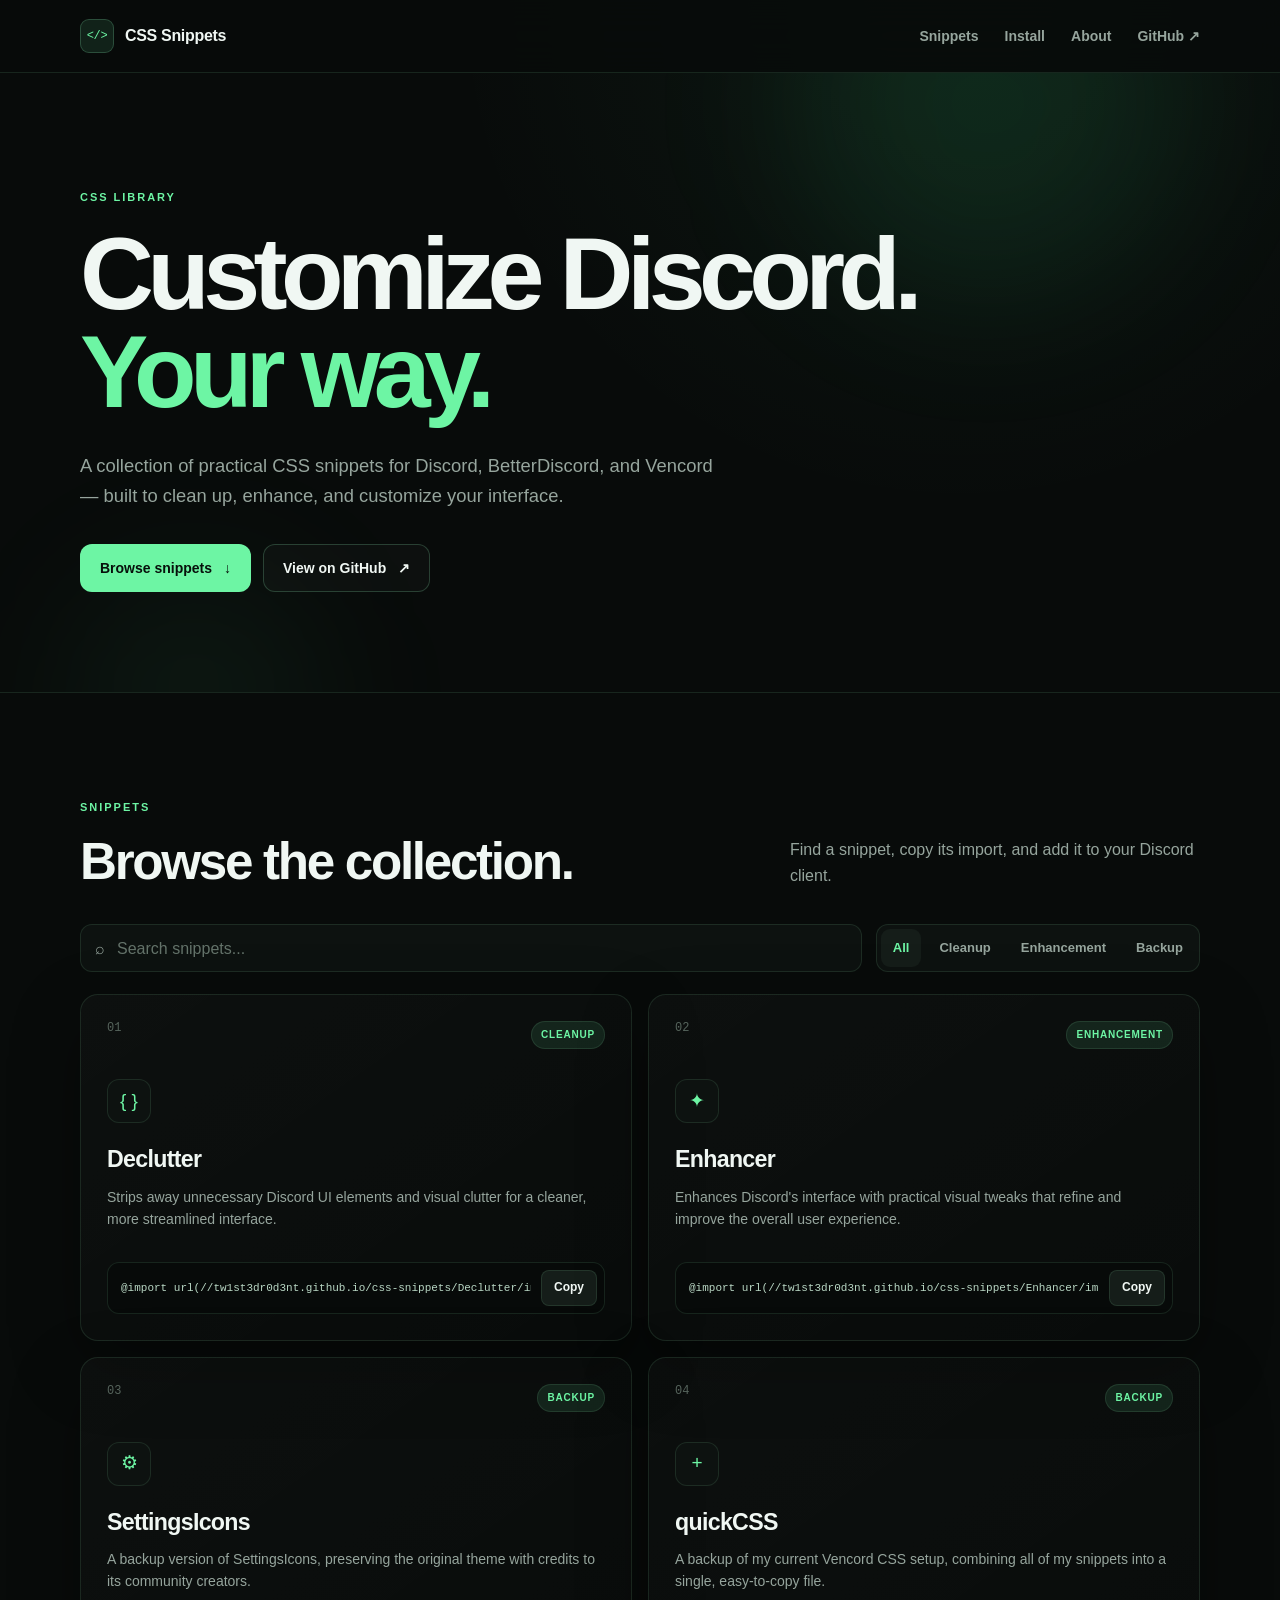
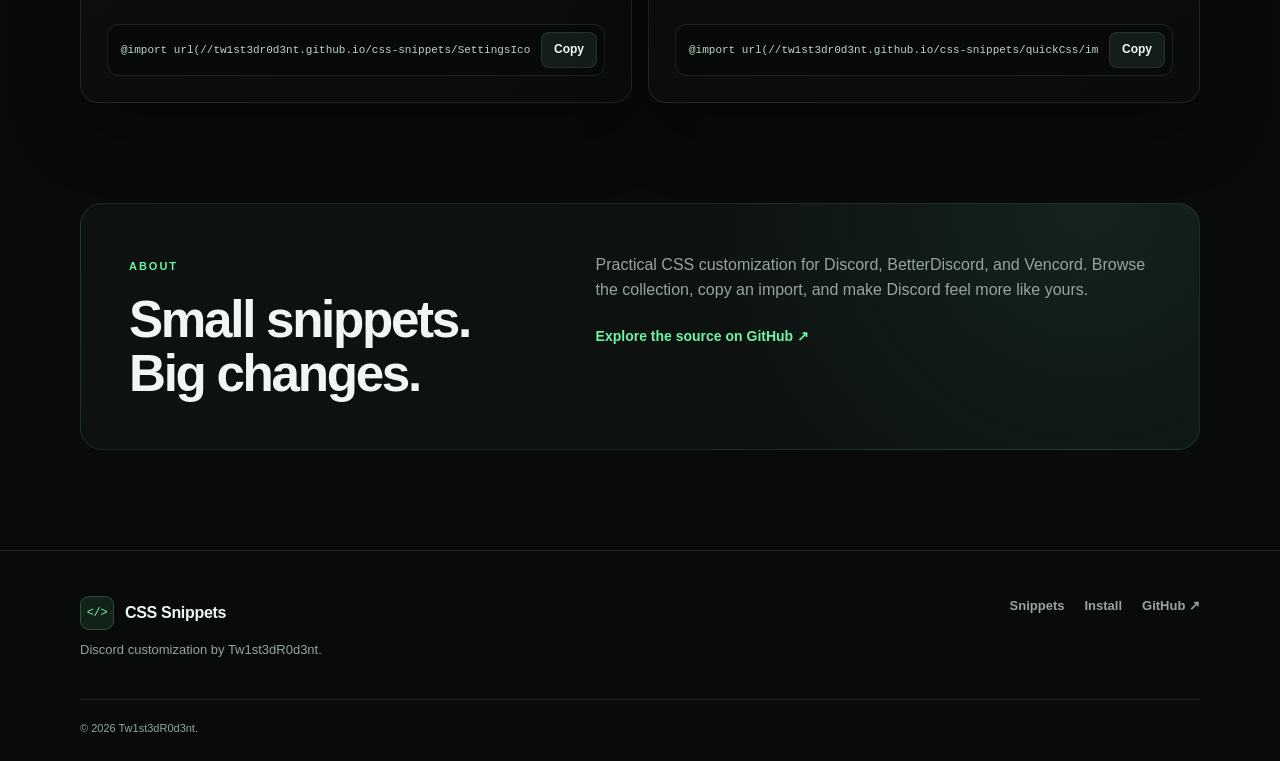
==== commit 02a4b690: "Update index.html" ====
--- a/index.html
+++ b/index.html
@@ -80,7 +80,7 @@
             <h3>Declutter</h3>
             <p>Strips away unnecessary Discord UI elements and visual clutter for a cleaner, more streamlined interface.</p>
             <div class="import">
-              <code>@import url(//tw1st3dr0d3nt.github.io/css-snippets/Decluttered/import.css);</code>
+              <code>@import url(//tw1st3dr0d3nt.github.io/css-snippets/Declutter/import.css);</code>
               <button class="copy" data-copy="@import url(//tw1st3dr0d3nt.github.io/css-snippets/Decluttered/import.css);">Copy</button>
             </div>
           </article>
@@ -94,7 +94,7 @@
             <h3>Enhancer</h3>
             <p>Enhances Discord's interface with practical visual tweaks that refine and improve the overall user experience.</p>
             <div class="import">
-              <code>@import url(//tw1st3dr0d3nt.github.io/css-snippets/Enhancements/import.css);</code>
+              <code>@import url(//tw1st3dr0d3nt.github.io/css-snippets/Enhancer/import.css);</code>
               <button class="copy" data-copy="@import url(//tw1st3dr0d3nt.github.io/css-snippets/Enhancements/import.css);">Copy</button>
             </div>
           </article>
--- a/styles.css
+++ b/styles.css
@@ -1,57 +1,842 @@
-:root{color-scheme:dark;--bg:#080b0a;--surface:#0d1210;--surface2:#111815;--surface3:#151d19;--border:rgba(151,255,194,.11);--border2:rgba(151,255,194,.2);--text:#f0f7f3;--muted:#96a59d;--accent:#6df5a4;--accent2:#35e983;--soft:rgba(109,245,164,.1);--max:1120px}
-*{box-sizing:border-box}html{scroll-behavior:smooth}body{margin:0;min-width:320px;background:radial-gradient(circle at 75% 0,rgba(109,245,164,.055),transparent 32rem),var(--bg);color:var(--text);font:16px/1.6 Inter,ui-sans-serif,-apple-system,BlinkMacSystemFont,"Segoe UI",sans-serif;-webkit-font-smoothing:antialiased}a{color:inherit;text-decoration:none}button,input{font:inherit}.container{width:min(calc(100% - 40px),var(--max));margin:auto}
-.site-header{position:sticky;top:0;z-index:20;border-bottom:1px solid var(--border);background:rgba(8,11,10,.84);backdrop-filter:blur(18px)}.nav{min-height:72px;display:flex;align-items:center;justify-content:space-between;gap:24px}.brand{display:inline-flex;align-items:center;gap:11px;font-weight:700;letter-spacing:-.02em}.mark{display:grid;place-items:center;width:34px;height:34px;border:1px solid var(--border2);border-radius:9px;background:var(--soft);color:var(--accent);font:12px ui-monospace,SFMono-Regular,Menlo,monospace}.nav nav{display:flex;gap:26px;color:var(--muted);font-size:14px;font-weight:600}.nav nav a:hover,.footer-links a:hover{color:var(--text)}
-.hero{position:relative;overflow:hidden;border-bottom:1px solid var(--border)}.hero-content{position:relative;z-index:1;padding:110px 0 100px}.glow{position:absolute;border-radius:999px;filter:blur(75px);pointer-events:none}.glow-a{width:380px;height:380px;right:8%;top:-160px;background:rgba(53,233,131,.09)}.glow-b{width:260px;height:260px;left:5%;bottom:-140px;background:rgba(109,245,164,.055)}.eyebrow{display:inline-block;margin-bottom:18px;color:var(--accent);font-size:11px;font-weight:800;letter-spacing:.18em}.hero h1{max-width:850px;margin:0;font-size:clamp(3.2rem,8vw,6.8rem);line-height:.96;letter-spacing:-.065em}.hero h1 span{color:var(--accent)}.hero-content>p{max-width:650px;margin:30px 0 0;color:var(--muted);font-size:clamp(1rem,2vw,1.15rem)}.actions{display:flex;flex-wrap:wrap;gap:12px;margin-top:34px}.button{min-height:48px;display:inline-flex;align-items:center;justify-content:center;gap:12px;padding:0 19px;border:1px solid var(--border2);border-radius:12px;font-size:14px;font-weight:700;transition:.16s}.button:hover{transform:translateY(-2px)}.primary{border-color:transparent;background:var(--accent);color:#07100b}.primary:hover{background:#8df8b9}.secondary{background:rgba(255,255,255,.025)}.secondary:hover{background:var(--surface2)}
-.library{padding:100px 0}.section-head{display:flex;align-items:end;justify-content:space-between;gap:40px;margin-bottom:36px}.section-head h2,.about-card h2{margin:0;font-size:clamp(2rem,4vw,3.25rem);line-height:1.05;letter-spacing:-.045em}.section-head p{max-width:410px;margin:0;color:var(--muted)}.toolbar{display:flex;gap:14px;margin-bottom:22px}.search{flex:1;height:48px;display:flex;align-items:center;gap:10px;padding:0 14px;border:1px solid var(--border);border-radius:12px;background:var(--surface);color:var(--muted)}.search:focus-within{border-color:var(--border2);box-shadow:0 0 0 3px var(--soft)}.search input{width:100%;min-width:0;border:0;outline:0;background:transparent;color:var(--text)}.search input::placeholder{color:#64736a}.filters{display:flex;gap:6px;padding:4px;border:1px solid var(--border);border-radius:12px;background:var(--surface);overflow:auto}.filter{min-height:38px;padding:0 12px;border:0;border-radius:9px;background:transparent;color:var(--muted);cursor:pointer;font-size:13px;font-weight:650;white-space:nowrap}.filter.active,.filter:hover{background:var(--surface3);color:var(--accent)}
-.grid{display:grid;grid-template-columns:repeat(2,minmax(0,1fr));gap:16px}.card{min-width:0;padding:26px;border:1px solid var(--border);border-radius:18px;background:linear-gradient(145deg,rgba(255,255,255,.025),rgba(255,255,255,.008));box-shadow:0 24px 70px rgba(0,0,0,.3);transition:.18s}.card:hover{transform:translateY(-4px);border-color:var(--border2);background:linear-gradient(145deg,rgba(109,245,164,.045),rgba(255,255,255,.01))}.card-top{display:flex;justify-content:space-between;gap:12px}.number{color:#56645c;font:12px ui-monospace,SFMono-Regular,Menlo,monospace}.tag{padding:5px 9px;border:1px solid var(--border);border-radius:999px;background:var(--soft);color:var(--accent);font-size:10px;font-weight:800;letter-spacing:.08em;text-transform:uppercase}.icon{width:44px;height:44px;display:grid;place-items:center;margin-top:30px;border:1px solid var(--border);border-radius:12px;background:var(--surface);color:var(--accent);font-size:19px}.card h3{margin:18px 0 7px;font-size:1.45rem;letter-spacing:-.03em}.card p{min-height:52px;margin:0;color:var(--muted);font-size:14px}.import{display:flex;align-items:stretch;gap:10px;min-width:0;margin-top:24px;padding:7px;border:1px solid var(--border);border-radius:12px;background:#070a09}.import code{min-width:0;flex:1;align-self:center;overflow-x:auto;padding:5px 6px;color:#b9d7c4;font:11px ui-monospace,SFMono-Regular,Menlo,Monaco,Consolas,monospace;white-space:nowrap}.copy{flex:0 0 auto;min-height:36px;padding:0 12px;border:1px solid var(--border);border-radius:8px;background:var(--surface3);color:var(--text);cursor:pointer;font-size:12px;font-weight:700}.copy:hover,.copy.copied{background:var(--accent);color:#07100b}.empty{padding:70px 20px;text-align:center;border:1px dashed var(--border2);border-radius:18px;color:var(--muted)}.empty span{color:var(--accent);font-size:34px}.empty h3{margin:10px 0 4px;color:var(--text)}
-.about{padding-bottom:100px}.about-card{display:grid;grid-template-columns:.9fr 1.2fr;gap:50px;padding:48px;border:1px solid var(--border);border-radius:22px;background:radial-gradient(circle at 90% 0,rgba(109,245,164,.08),transparent 24rem),var(--surface)}.about-card p{margin:0;color:var(--muted)}.text-link{display:inline-block;margin-top:22px;color:var(--accent);font-size:14px;font-weight:700}.text-link:hover{text-decoration:underline}
-.footer{border-top:1px solid var(--border);padding:45px 0 24px;color:var(--muted)}.footer-main{display:flex;align-items:start;justify-content:space-between;gap:30px}.footer .brand{color:var(--text)}.footer p{margin:10px 0 0;font-size:13px}.footer-links{display:flex;gap:20px;font-size:13px;font-weight:650}.copyright{margin-top:38px;padding-top:20px;border-top:1px solid var(--border);font-size:11px}
-@media(max-width:800px){.container{width:min(calc(100% - 28px),var(--max))}.nav{min-height:64px}.nav nav{gap:15px;font-size:12px}.hero-content{padding:80px 0 75px}.hero h1{font-size:clamp(2.9rem,14vw,5rem)}.section-head{display:block}.section-head p{margin-top:14px}.toolbar{display:block}.filters{margin-top:10px}.grid{grid-template-columns:1fr}.about-card{grid-template-columns:1fr;gap:22px;padding:30px}}
-@media(max-width:520px){.nav nav a:first-child{display:none}.actions{display:grid;grid-template-columns:1fr}.button{width:100%}.library{padding:75px 0}.card{padding:20px}.card p{min-height:0}.import{display:block}.import code{display:block;padding:9px 6px 11px}.copy{width:100%}.footer-main{display:block}.footer-links{margin-top:20px}}
-@media(prefers-reduced-motion:reduce){html{scroll-behavior:auto}*{transition:none!important}}
-
-.install{padding:0 0 100px}
-.install-grid{display:grid;grid-template-columns:repeat(2,minmax(0,1fr));gap:16px}
-.install-card{padding:28px;border:1px solid var(--border);border-radius:18px;background:linear-gradient(145deg,rgba(255,255,255,.025),rgba(255,255,255,.008))}
-.install-card:hover{border-color:var(--border2);background:linear-gradient(145deg,rgba(109,245,164,.045),rgba(255,255,255,.01))}
-.install-number{color:#56645c;font:12px ui-monospace,SFMono-Regular,Menlo,monospace}
-.install-card h3{margin:18px 0 14px;font-size:1.45rem;letter-spacing:-.03em}
-.install-card ol{margin:0;padding-left:20px;color:var(--muted)}
-.install-card li{padding:5px 0}
-.install-card strong{color:var(--text)}
-.install-card code{padding:2px 5px;border:1px solid var(--border);border-radius:5px;background:var(--soft);color:var(--accent);font:12px ui-monospace,SFMono-Regular,Menlo,monospace}
-.install-flow{margin-top:16px;padding:30px;border:1px solid var(--border);border-radius:18px;background:var(--surface)}
-.flow-head{display:flex;align-items:end;justify-content:space-between;gap:30px;margin-bottom:28px}
-.flow-head .eyebrow{margin:0}
-.flow-head p{max-width:580px;margin:0;color:var(--muted);font-size:14px}
-.steps{display:grid;grid-template-columns:repeat(4,minmax(0,1fr));gap:18px}
-.step{padding-top:18px;border-top:1px solid var(--border)}
-.step>span{color:var(--accent);font:11px ui-monospace,SFMono-Regular,Menlo,monospace}
-.step h4{margin:12px 0 5px;font-size:15px}
-.step p{margin:0;color:var(--muted);font-size:13px}
-.install-note{display:flex;align-items:center;gap:18px;margin-top:16px;padding:20px 24px;border:1px solid var(--border);border-radius:14px;background:var(--soft)}
-.install-note strong{flex:0 0 auto;color:var(--accent);font-size:13px;text-transform:uppercase;letter-spacing:.1em}
-.install-note p{margin:0;color:var(--muted);font-size:13px}
-@media(max-width:800px){.install-grid{grid-template-columns:1fr}.flow-head{display:block}.flow-head p{margin-top:12px}.steps{grid-template-columns:repeat(2,minmax(0,1fr))}}
-@media(max-width:520px){.install{padding-bottom:75px}.install-card,.install-flow{padding:20px}.steps{grid-template-columns:1fr}.install-note{display:block}.install-note p{margin-top:8px}}
-
-/* Compact installation guide */
-.install-modal{position:fixed;inset:0;z-index:100;display:none;align-items:center;justify-content:center;padding:24px}
-.install-modal.open{display:flex}
-.install-backdrop{position:absolute;inset:0;background:rgba(0,0,0,.68);backdrop-filter:blur(7px)}
-.install-dialog{position:relative;z-index:1;width:min(860px,100%);max-height:min(720px,calc(100vh - 48px));overflow:auto;padding:32px;border:1px solid var(--border2);border-radius:22px;background:linear-gradient(145deg,#111815,#0b0f0d);box-shadow:0 30px 100px rgba(0,0,0,.55)}
-.modal-close{position:absolute;top:15px;right:15px;width:38px;height:38px;border:1px solid var(--border);border-radius:10px;background:var(--surface3);color:var(--muted);font-size:24px;line-height:1;cursor:pointer}
-.modal-close:hover{border-color:var(--border2);background:var(--soft);color:var(--text)}
-.modal-header{padding-right:50px}.modal-header .eyebrow{margin-bottom:11px}.modal-header h2{margin:0;font-size:clamp(2rem,4vw,2.7rem);line-height:1.05;letter-spacing:-.05em}
-.modal-header p{margin:8px 0 0;color:var(--muted);font-size:14px}.modal-header .modal-lead{margin-top:14px;color:var(--text)}
-.import-order{margin-top:22px;padding:15px 17px;border:1px solid rgba(109,245,164,.22);border-radius:13px;background:rgba(109,245,164,.07)}
-.import-order-label{display:block;margin-bottom:5px;color:var(--accent);font-size:10px;font-weight:800;letter-spacing:.14em}
-.import-order p{margin:0;color:var(--muted);font-size:13px}.import-order code{padding:2px 5px;border-radius:5px;background:rgba(0,0,0,.28);color:var(--accent);font:12px ui-monospace,SFMono-Regular,Menlo,monospace}
-.install-methods{display:grid;grid-template-columns:repeat(2,minmax(0,1fr));gap:14px;margin-top:14px}
-.install-method{padding:21px;border:1px solid var(--border);border-radius:16px;background:rgba(255,255,255,.018)}
-.method-heading{display:flex;align-items:center;gap:12px;margin-bottom:15px}.method-icon{display:grid;place-items:center;width:36px;height:36px;border:1px solid var(--border2);border-radius:9px;background:var(--soft);color:var(--accent);font-weight:800}
-.install-method h3{margin:0;font-size:1.2rem;letter-spacing:-.025em}.install-method ol{margin:0;padding-left:21px;color:var(--muted);font-size:13px}
-.install-method li{padding:5px 0 5px 4px}.install-method li::marker{color:var(--accent);font-weight:800}.install-method strong{color:var(--text)}
-body.install-modal-open{overflow:hidden}
-@media(max-width:800px){.install-modal{padding:14px}.install-dialog{max-height:calc(100vh - 28px);padding:26px 20px}.install-methods{grid-template-columns:1fr}}
-@media(max-width:520px){.install-modal{padding:8px}.install-dialog{border-radius:17px;padding:23px 16px 18px}.modal-header{padding-right:42px}.modal-header h2{font-size:2rem}.import-order{padding:14px}.install-method{padding:18px}}
+:root {
+  color-scheme: dark;
+  --bg: #080b0a;
+  --surface: #0d1210;
+  --surface2: #111815;
+  --surface3: #151d19;
+  --border: rgba(151, 255, 194, .11);
+  --border2: rgba(151, 255, 194, .2);
+  --text: #f0f7f3;
+  --muted: #96a59d;
+  --accent: #6df5a4;
+  --accent2: #35e983;
+  --soft: rgba(109, 245, 164, .1);
+  --max: 1120px;
+}
+
+* {
+  box-sizing: border-box;
+}
+
+html {
+  scroll-behavior: smooth;
+}
+
+body {
+  margin: 0;
+  min-width: 320px;
+  background:
+    radial-gradient(
+      circle at 75% 0,
+      rgba(109, 245, 164, .055),
+      transparent 32rem
+    ),
+    var(--bg);
+  color: var(--text);
+  font: 16px/1.6 Inter, ui-sans-serif, -apple-system, BlinkMacSystemFont,
+    "Segoe UI", sans-serif;
+  -webkit-font-smoothing: antialiased;
+}
+
+body.install-modal-open {
+  overflow: hidden;
+}
+
+a {
+  color: inherit;
+  text-decoration: none;
+}
+
+button,
+input {
+  font: inherit;
+}
+
+button {
+  cursor: pointer;
+}
+
+.container {
+  width: min(calc(100% - 40px), var(--max));
+  margin: auto;
+}
+
+.site-header {
+  position: sticky;
+  top: 0;
+  z-index: 20;
+  border-bottom: 1px solid var(--border);
+  background: rgba(8, 11, 10, .84);
+  backdrop-filter: blur(18px);
+}
+
+.nav {
+  min-height: 72px;
+  display: flex;
+  align-items: center;
+  justify-content: space-between;
+  gap: 24px;
+}
+
+.brand {
+  display: inline-flex;
+  align-items: center;
+  gap: 11px;
+  font-weight: 700;
+  letter-spacing: -.02em;
+}
+
+.mark {
+  width: 34px;
+  height: 34px;
+  display: grid;
+  place-items: center;
+  border: 1px solid var(--border2);
+  border-radius: 9px;
+  background: var(--soft);
+  color: var(--accent);
+  font: 12px ui-monospace, SFMono-Regular, Menlo, monospace;
+}
+
+.nav nav {
+  display: flex;
+  gap: 26px;
+  color: var(--muted);
+  font-size: 14px;
+  font-weight: 600;
+}
+
+.nav nav a:hover,
+.footer-links a:hover {
+  color: var(--text);
+}
+
+:focus-visible {
+  outline: 2px solid var(--accent);
+  outline-offset: 3px;
+}
+
+.hero {
+  position: relative;
+  overflow: hidden;
+  border-bottom: 1px solid var(--border);
+}
+
+.hero-content {
+  position: relative;
+  z-index: 1;
+  padding: 110px 0 100px;
+}
+
+.glow {
+  position: absolute;
+  border-radius: 999px;
+  filter: blur(75px);
+  pointer-events: none;
+}
+
+.glow-a {
+  width: 380px;
+  height: 380px;
+  right: 8%;
+  top: -160px;
+  background: rgba(53, 233, 131, .09);
+}
+
+.glow-b {
+  width: 260px;
+  height: 260px;
+  left: 5%;
+  bottom: -140px;
+  background: rgba(109, 245, 164, .055);
+}
+
+.eyebrow {
+  display: inline-block;
+  margin-bottom: 18px;
+  color: var(--accent);
+  font-size: 11px;
+  font-weight: 800;
+  letter-spacing: .18em;
+}
+
+.hero h1 {
+  max-width: 850px;
+  margin: 0;
+  font-size: clamp(3.2rem, 8vw, 6.8rem);
+  line-height: .96;
+  letter-spacing: -.065em;
+}
+
+.hero h1 span {
+  color: var(--accent);
+}
+
+.hero-content > p {
+  max-width: 650px;
+  margin: 30px 0 0;
+  color: var(--muted);
+  font-size: clamp(1rem, 2vw, 1.15rem);
+}
+
+.actions {
+  display: flex;
+  flex-wrap: wrap;
+  gap: 12px;
+  margin-top: 34px;
+}
+
+.button {
+  min-height: 48px;
+  display: inline-flex;
+  align-items: center;
+  justify-content: center;
+  gap: 12px;
+  padding: 0 19px;
+  border: 1px solid var(--border2);
+  border-radius: 12px;
+  font-size: 14px;
+  font-weight: 700;
+  transition: .16s;
+}
+
+.button:hover {
+  transform: translateY(-2px);
+}
+
+.primary {
+  border-color: transparent;
+  background: var(--accent);
+  color: #07100b;
+}
+
+.primary:hover {
+  background: #8df8b9;
+}
+
+.secondary {
+  background: rgba(255, 255, 255, .025);
+}
+
+.secondary:hover {
+  background: var(--surface2);
+}
+
+.library {
+  padding: 100px 0;
+}
+
+.section-head {
+  display: flex;
+  align-items: end;
+  justify-content: space-between;
+  gap: 40px;
+  margin-bottom: 36px;
+}
+
+.section-head h2,
+.about-card h2 {
+  margin: 0;
+  font-size: clamp(2rem, 4vw, 3.25rem);
+  line-height: 1.05;
+  letter-spacing: -.045em;
+}
+
+.section-head p {
+  max-width: 410px;
+  margin: 0;
+  color: var(--muted);
+}
+
+.toolbar {
+  display: flex;
+  gap: 14px;
+  margin-bottom: 22px;
+}
+
+.search {
+  flex: 1;
+  height: 48px;
+  display: flex;
+  align-items: center;
+  gap: 10px;
+  padding: 0 14px;
+  border: 1px solid var(--border);
+  border-radius: 12px;
+  background: var(--surface);
+  color: var(--muted);
+}
+
+.search:focus-within {
+  border-color: var(--border2);
+  box-shadow: 0 0 0 3px var(--soft);
+}
+
+.search input {
+  width: 100%;
+  min-width: 0;
+  border: 0;
+  outline: 0;
+  background: transparent;
+  color: var(--text);
+}
+
+.search input::placeholder {
+  color: #64736a;
+}
+
+.filters {
+  display: flex;
+  gap: 6px;
+  padding: 4px;
+  border: 1px solid var(--border);
+  border-radius: 12px;
+  background: var(--surface);
+  overflow: auto;
+}
+
+.filter {
+  min-height: 38px;
+  padding: 0 12px;
+  border: 0;
+  border-radius: 9px;
+  background: transparent;
+  color: var(--muted);
+  font-size: 13px;
+  font-weight: 650;
+  white-space: nowrap;
+}
+
+.filter.active,
+.filter:hover {
+  background: var(--surface3);
+  color: var(--accent);
+}
+
+.grid {
+  display: grid;
+  grid-template-columns: repeat(2, minmax(0, 1fr));
+  gap: 16px;
+}
+
+.card {
+  min-width: 0;
+  padding: 26px;
+  border: 1px solid var(--border);
+  border-radius: 18px;
+  background: linear-gradient(
+    145deg,
+    rgba(255, 255, 255, .025),
+    rgba(255, 255, 255, .008)
+  );
+  box-shadow: 0 24px 70px rgba(0, 0, 0, .3);
+  transition: .18s;
+}
+
+.card:hover {
+  transform: translateY(-4px);
+  border-color: var(--border2);
+  background: linear-gradient(
+    145deg,
+    rgba(109, 245, 164, .045),
+    rgba(255, 255, 255, .01)
+  );
+}
+
+.card-top {
+  display: flex;
+  justify-content: space-between;
+  gap: 12px;
+}
+
+.number {
+  color: #56645c;
+  font: 12px ui-monospace, SFMono-Regular, Menlo, monospace;
+}
+
+.tag {
+  padding: 5px 9px;
+  border: 1px solid var(--border);
+  border-radius: 999px;
+  background: var(--soft);
+  color: var(--accent);
+  font-size: 10px;
+  font-weight: 800;
+  letter-spacing: .08em;
+  text-transform: uppercase;
+}
+
+.icon {
+  width: 44px;
+  height: 44px;
+  display: grid;
+  place-items: center;
+  margin-top: 30px;
+  border: 1px solid var(--border);
+  border-radius: 12px;
+  background: var(--surface);
+  color: var(--accent);
+  font-size: 19px;
+}
+
+.card h3 {
+  margin: 18px 0 7px;
+  font-size: 1.45rem;
+  letter-spacing: -.03em;
+}
+
+.card p {
+  min-height: 52px;
+  margin: 0;
+  color: var(--muted);
+  font-size: 14px;
+}
+
+.import {
+  display: flex;
+  align-items: stretch;
+  gap: 10px;
+  min-width: 0;
+  margin-top: 24px;
+  padding: 7px;
+  border: 1px solid var(--border);
+  border-radius: 12px;
+  background: #070a09;
+}
+
+.import code {
+  min-width: 0;
+  flex: 1;
+  align-self: center;
+  overflow-x: auto;
+  padding: 5px 6px;
+  color: #b9d7c4;
+  font: 11px ui-monospace, SFMono-Regular, Menlo, Monaco, Consolas, monospace;
+  white-space: nowrap;
+}
+
+.copy {
+  flex: 0 0 auto;
+  min-height: 36px;
+  padding: 0 12px;
+  border: 1px solid var(--border);
+  border-radius: 8px;
+  background: var(--surface3);
+  color: var(--text);
+  font-size: 12px;
+  font-weight: 700;
+}
+
+.copy:hover,
+.copy.copied {
+  background: var(--accent);
+  color: #07100b;
+}
+
+.empty {
+  padding: 70px 20px;
+  text-align: center;
+  border: 1px dashed var(--border2);
+  border-radius: 18px;
+  color: var(--muted);
+}
+
+.empty span {
+  color: var(--accent);
+  font-size: 34px;
+}
+
+.empty h3 {
+  margin: 10px 0 4px;
+  color: var(--text);
+}
+
+.about {
+  padding-bottom: 100px;
+}
+
+.about-card {
+  display: grid;
+  grid-template-columns: .9fr 1.2fr;
+  gap: 50px;
+  padding: 48px;
+  border: 1px solid var(--border);
+  border-radius: 22px;
+  background:
+    radial-gradient(
+      circle at 90% 0,
+      rgba(109, 245, 164, .08),
+      transparent 24rem
+    ),
+    var(--surface);
+}
+
+.about-card p {
+  margin: 0;
+  color: var(--muted);
+}
+
+.text-link {
+  display: inline-block;
+  margin-top: 22px;
+  color: var(--accent);
+  font-size: 14px;
+  font-weight: 700;
+}
+
+.text-link:hover {
+  text-decoration: underline;
+}
+
+.footer {
+  border-top: 1px solid var(--border);
+  padding: 45px 0 24px;
+  color: var(--muted);
+}
+
+.footer-main {
+  display: flex;
+  align-items: start;
+  justify-content: space-between;
+  gap: 30px;
+}
+
+.footer .brand {
+  color: var(--text);
+}
+
+.footer p {
+  margin: 10px 0 0;
+  font-size: 13px;
+}
+
+.footer-links {
+  display: flex;
+  gap: 20px;
+  font-size: 13px;
+  font-weight: 650;
+}
+
+.copyright {
+  margin-top: 38px;
+  padding-top: 20px;
+  border-top: 1px solid var(--border);
+  font-size: 11px;
+}
+
+/* Installation guide modal */
+
+.install-modal {
+  position: fixed;
+  inset: 0;
+  z-index: 100;
+  display: none;
+  align-items: center;
+  justify-content: center;
+  padding: 24px;
+}
+
+.install-modal.open {
+  display: flex;
+}
+
+.install-backdrop {
+  position: absolute;
+  inset: 0;
+  background: rgba(0, 0, 0, .68);
+  backdrop-filter: blur(7px);
+}
+
+.install-dialog {
+  position: relative;
+  z-index: 1;
+  width: min(860px, 100%);
+  max-height: min(720px, calc(100vh - 48px));
+  overflow: auto;
+  padding: 32px;
+  border: 1px solid var(--border2);
+  border-radius: 22px;
+  background: linear-gradient(145deg, #111815, #0b0f0d);
+  box-shadow: 0 30px 100px rgba(0, 0, 0, .55);
+}
+
+.modal-close {
+  position: absolute;
+  top: 15px;
+  right: 15px;
+  width: 38px;
+  height: 38px;
+  border: 1px solid var(--border);
+  border-radius: 10px;
+  background: var(--surface3);
+  color: var(--muted);
+  font-size: 24px;
+  line-height: 1;
+}
+
+.modal-close:hover {
+  border-color: var(--border2);
+  background: var(--soft);
+  color: var(--text);
+}
+
+.modal-header {
+  padding-right: 50px;
+}
+
+.modal-header .eyebrow {
+  margin-bottom: 11px;
+}
+
+.modal-header h2 {
+  margin: 0;
+  font-size: clamp(2rem, 4vw, 2.7rem);
+  line-height: 1.05;
+  letter-spacing: -.05em;
+}
+
+.modal-header p {
+  margin: 8px 0 0;
+  color: var(--muted);
+  font-size: 14px;
+}
+
+.modal-header .modal-lead {
+  margin-top: 14px;
+  color: var(--text);
+}
+
+.import-order {
+  margin-top: 22px;
+  padding: 15px 17px;
+  border: 1px solid rgba(109, 245, 164, .22);
+  border-radius: 13px;
+  background: rgba(109, 245, 164, .07);
+}
+
+.import-order-label {
+  display: block;
+  margin-bottom: 5px;
+  color: var(--accent);
+  font-size: 10px;
+  font-weight: 800;
+  letter-spacing: .14em;
+}
+
+.import-order p {
+  margin: 0;
+  color: var(--muted);
+  font-size: 13px;
+}
+
+.import-order code {
+  padding: 2px 5px;
+  border-radius: 5px;
+  background: rgba(0, 0, 0, .28);
+  color: var(--accent);
+  font: 12px ui-monospace, SFMono-Regular, Menlo, monospace;
+}
+
+.install-methods {
+  display: grid;
+  grid-template-columns: repeat(2, minmax(0, 1fr));
+  gap: 14px;
+  margin-top: 14px;
+}
+
+.install-method {
+  padding: 21px;
+  border: 1px solid var(--border);
+  border-radius: 16px;
+  background: rgba(255, 255, 255, .018);
+}
+
+.method-heading {
+  display: flex;
+  align-items: center;
+  gap: 12px;
+  margin-bottom: 15px;
+}
+
+.method-icon {
+  width: 36px;
+  height: 36px;
+  display: grid;
+  place-items: center;
+  border: 1px solid var(--border2);
+  border-radius: 9px;
+  background: var(--soft);
+  color: var(--accent);
+  font-weight: 800;
+}
+
+.install-method h3 {
+  margin: 0;
+  font-size: 1.2rem;
+  letter-spacing: -.025em;
+}
+
+.install-method ol {
+  margin: 0;
+  padding-left: 21px;
+  color: var(--muted);
+  font-size: 13px;
+}
+
+.install-method li {
+  padding: 5px 0 5px 4px;
+}
+
+.install-method li::marker {
+  color: var(--accent);
+  font-weight: 800;
+}
+
+.install-method strong {
+  color: var(--text);
+}
+
+@media (max-width: 800px) {
+  .container {
+    width: min(calc(100% - 28px), var(--max));
+  }
+
+  .nav {
+    min-height: 64px;
+  }
+
+  .nav nav {
+    gap: 15px;
+    font-size: 12px;
+  }
+
+  .hero-content {
+    padding: 80px 0 75px;
+  }
+
+  .hero h1 {
+    font-size: clamp(2.9rem, 14vw, 5rem);
+  }
+
+  .section-head {
+    display: block;
+  }
+
+  .section-head p {
+    margin-top: 14px;
+  }
+
+  .toolbar {
+    display: block;
+  }
+
+  .filters {
+    margin-top: 10px;
+  }
+
+  .grid {
+    grid-template-columns: 1fr;
+  }
+
+  .about-card {
+    grid-template-columns: 1fr;
+    gap: 22px;
+    padding: 30px;
+  }
+
+  .install-modal {
+    padding: 14px;
+  }
+
+  .install-dialog {
+    max-height: calc(100vh - 28px);
+    padding: 26px 20px;
+  }
+
+  .install-methods {
+    grid-template-columns: 1fr;
+  }
+}
+
+@media (max-width: 520px) {
+  .nav nav a:first-child {
+    display: none;
+  }
+
+  .actions {
+    display: grid;
+    grid-template-columns: 1fr;
+  }
+
+  .button {
+    width: 100%;
+  }
+
+  .library {
+    padding: 75px 0;
+  }
+
+  .card {
+    padding: 20px;
+  }
+
+  .card p {
+    min-height: 0;
+  }
+
+  .import {
+    display: block;
+  }
+
+  .import code {
+    display: block;
+    padding: 9px 6px 11px;
+  }
+
+  .copy {
+    width: 100%;
+  }
+
+  .footer-main {
+    display: block;
+  }
+
+  .footer-links {
+    margin-top: 20px;
+  }
+
+  .install-modal {
+    padding: 8px;
+  }
+
+  .install-dialog {
+    border-radius: 17px;
+    padding: 23px 16px 18px;
+  }
+
+  .modal-header {
+    padding-right: 42px;
+  }
+
+  .modal-header h2 {
+    font-size: 2rem;
+  }
+
+  .import-order {
+    padding: 14px;
+  }
+
+  .install-method {
+    padding: 18px;
+  }
+}
+
+@media (prefers-reduced-motion: reduce) {
+  html {
+    scroll-behavior: auto;
+  }
+
+  * {
+    transition: none !important;
+  }
+}
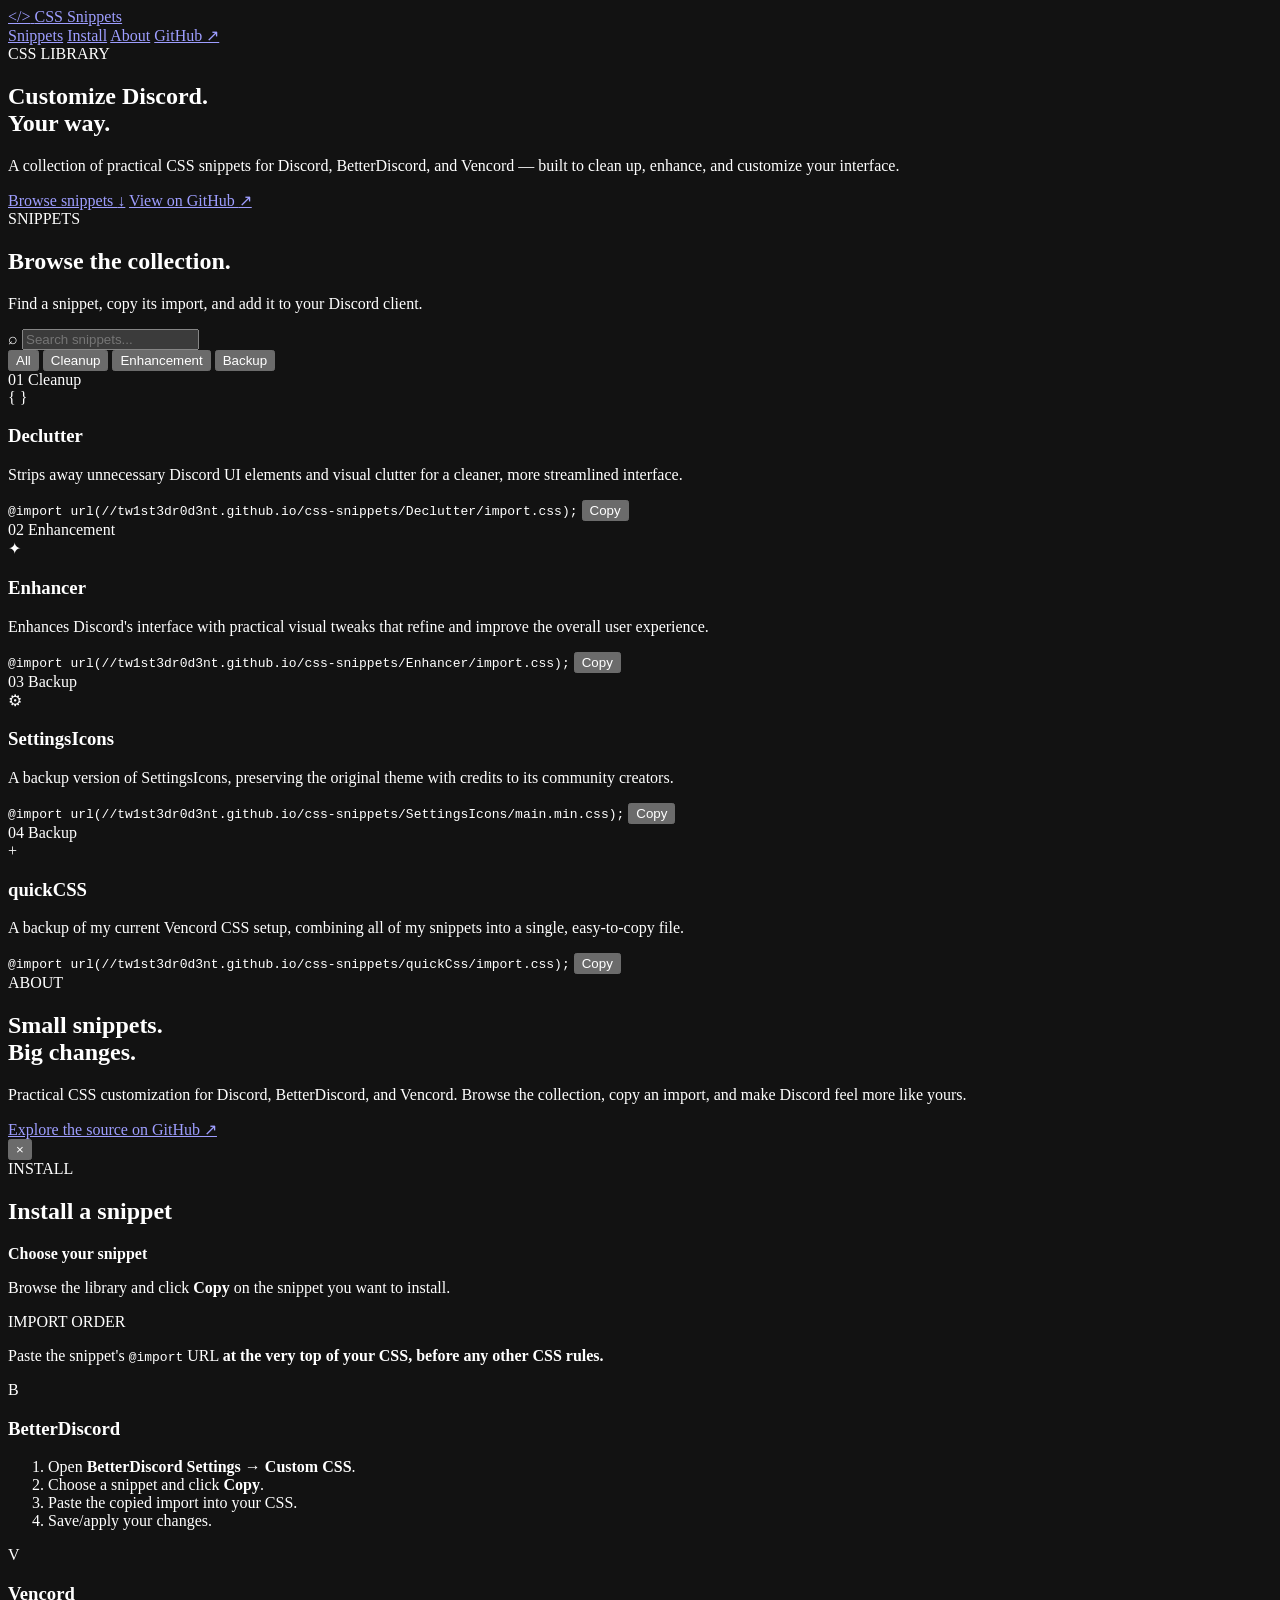
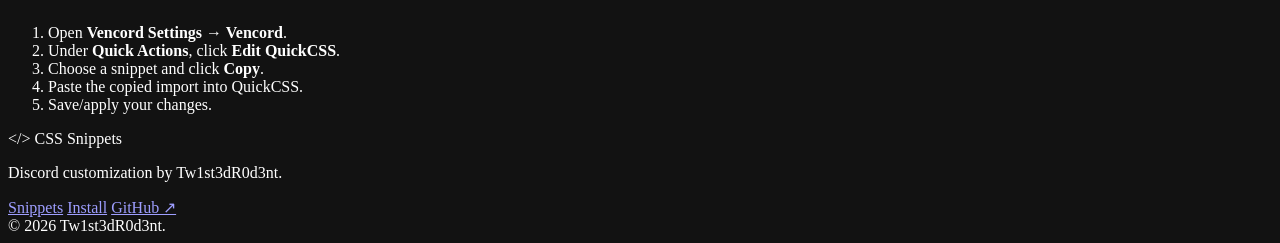
==== commit 2e481e04: "Update stylesheet link path in index.html" ====
--- a/index.html
+++ b/index.html
@@ -6,8 +6,9 @@
   <meta name="color-scheme" content="dark">
   <meta name="theme-color" content="#0b0f0d">
   <meta name="description" content="Tw1st3dR0d3nt's CSS snippets for Discord, BetterDiscord, and Vencord.">
-  <title>CSS Snippets — Tw1st3dR0d3nt</title>
-  <link rel="stylesheet" href="styles.css">
+  <title>CSS Snippets · Tw1st3dR0d3nt</title>
+  <link rel="stylesheet" href="/css-snippets/styles.css">
+  <link rel="icon" type="image/svg+xml" href="favicon.svg">
 </head>
 
 <body>
@@ -95,7 +96,7 @@
             <p>Enhances Discord's interface with practical visual tweaks that refine and improve the overall user experience.</p>
             <div class="import">
               <code>@import url(//tw1st3dr0d3nt.github.io/css-snippets/Enhancer/import.css);</code>
-              <button class="copy" data-copy="@import url(//tw1st3dr0d3nt.github.io/css-snippets/Enhancements/import.css);">Copy</button>
+              <button class="copy" data-copy="@import url(//tw1st3dr0d3nt.github.io/css-snippets/Enhancer/import.css);">Copy</button>
             </div>
           </article>
 
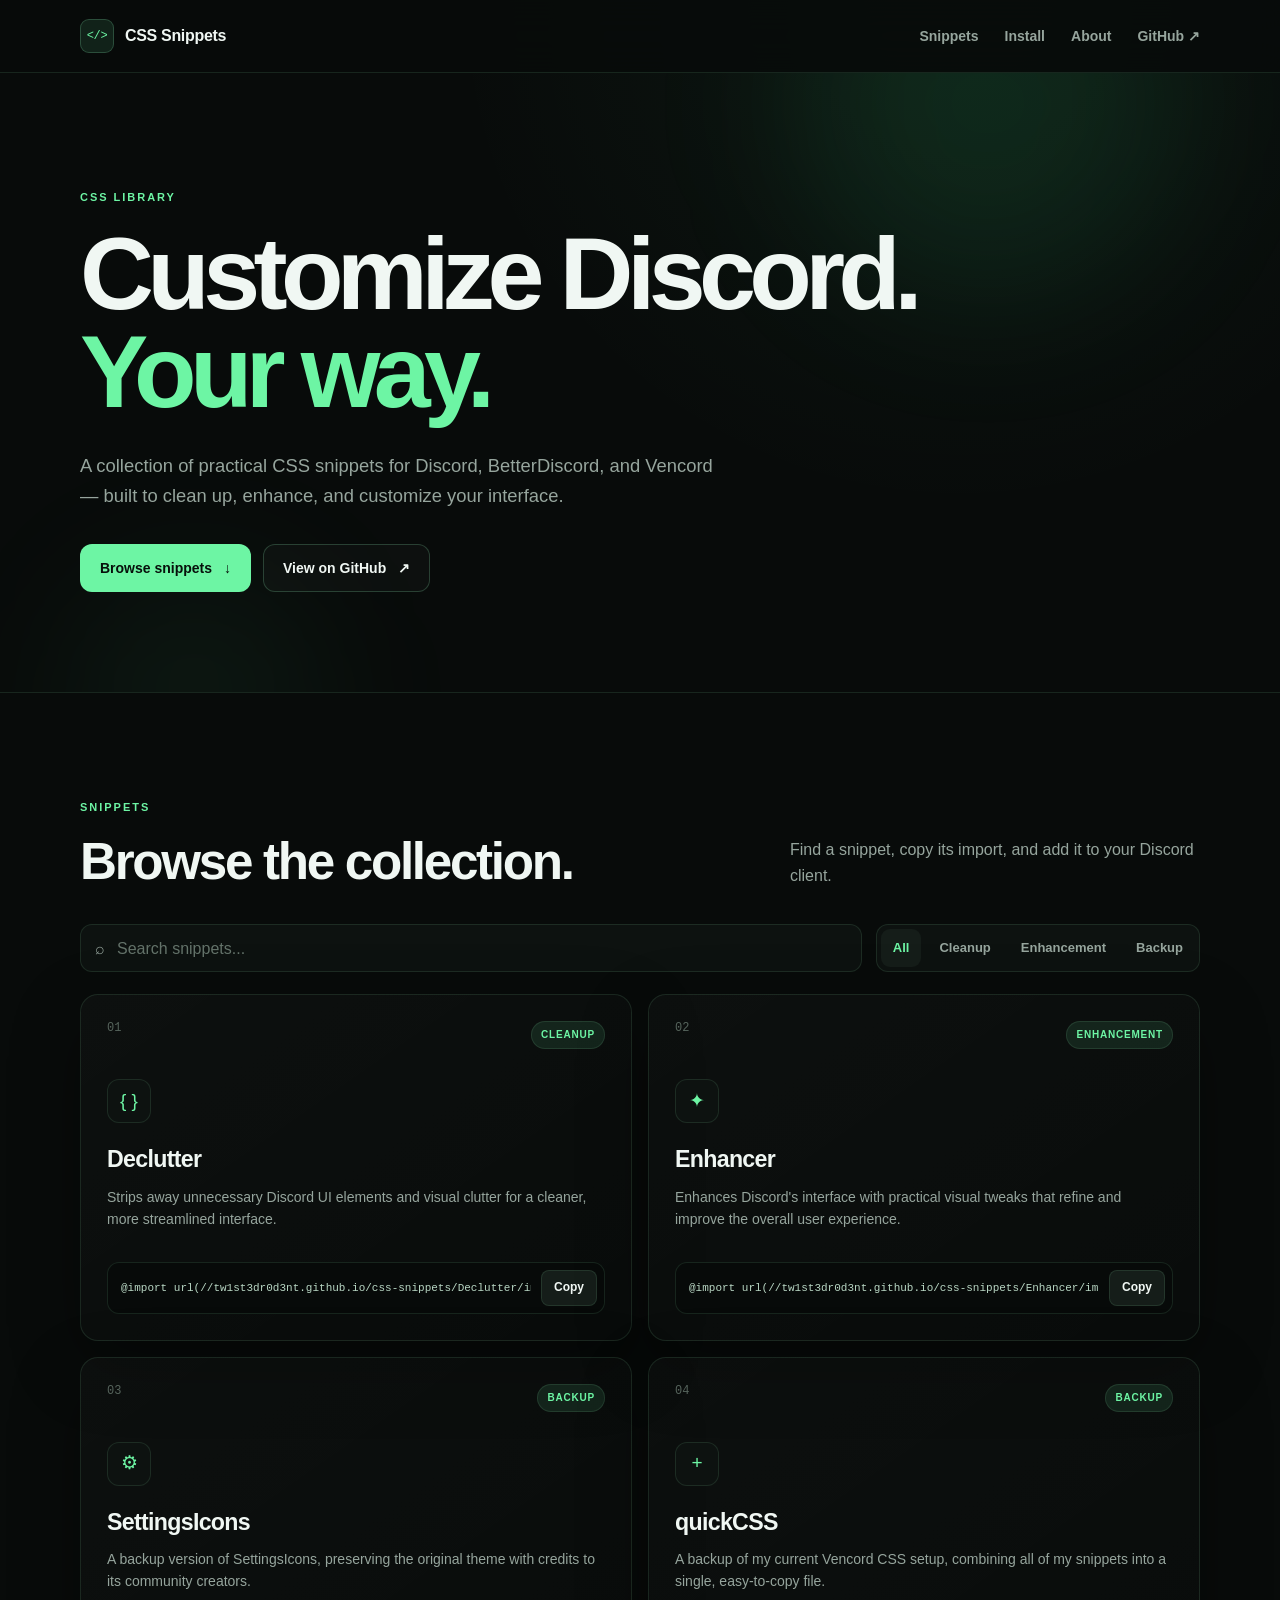
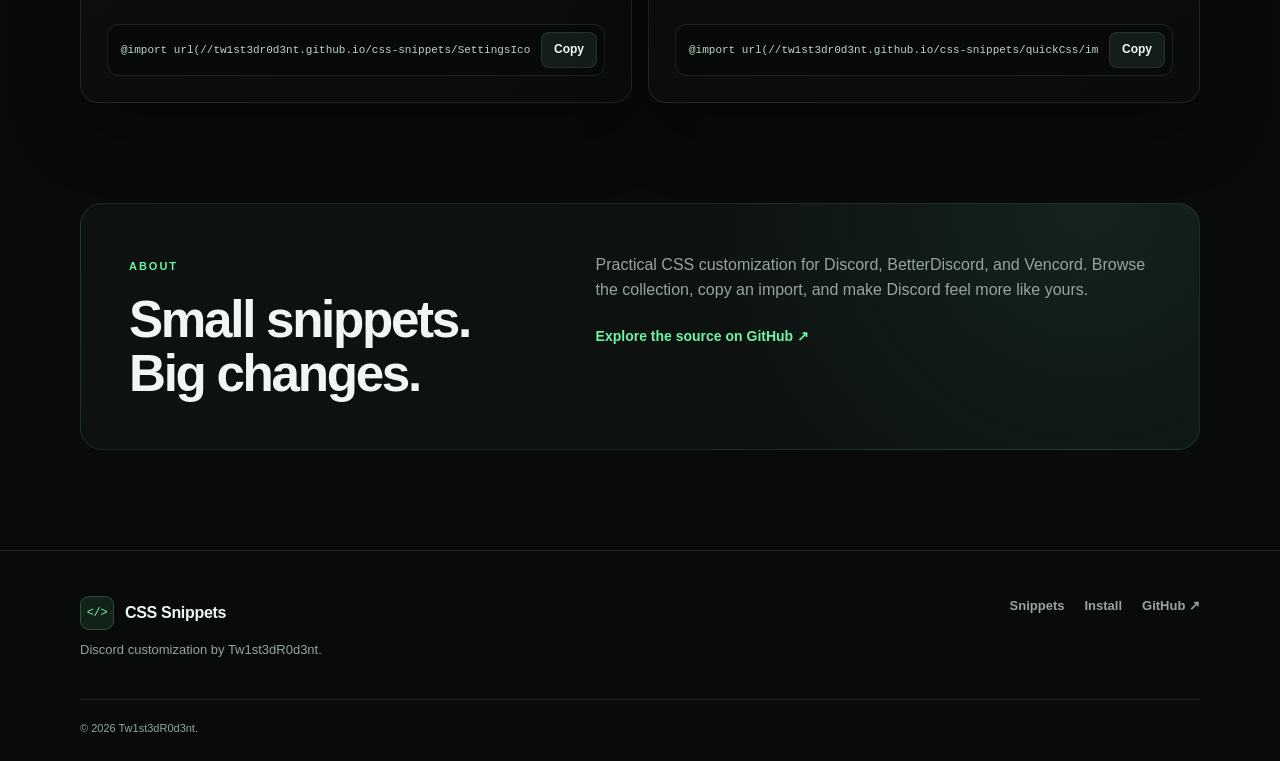
==== commit 5b9791eb: "Update stylesheet and favicon links in index.html" ====
--- a/index.html
+++ b/index.html
@@ -7,8 +7,9 @@
   <meta name="theme-color" content="#0b0f0d">
   <meta name="description" content="Tw1st3dR0d3nt's CSS snippets for Discord, BetterDiscord, and Vencord.">
   <title>CSS Snippets · Tw1st3dR0d3nt</title>
-  <link rel="stylesheet" href="/css-snippets/styles.css">
-  <link rel="icon" type="image/svg+xml" href="favicon.svg">
+  <link rel="stylesheet" href="styles.css">
+  <link rel="icon" type="image/svg+xml" href="/css-snippets/favicon.svg">
+  <link rel="shortcut icon" href="/css-snippets/favicon.svg">
 </head>
 
 <body>
--- a/styles.css
+++ b/styles.css
@@ -0,0 +1,842 @@
+:root {
+  color-scheme: dark;
+  --bg: #080b0a;
+  --surface: #0d1210;
+  --surface2: #111815;
+  --surface3: #151d19;
+  --border: rgba(151, 255, 194, .11);
+  --border2: rgba(151, 255, 194, .2);
+  --text: #f0f7f3;
+  --muted: #96a59d;
+  --accent: #6df5a4;
+  --accent2: #35e983;
+  --soft: rgba(109, 245, 164, .1);
+  --max: 1120px;
+}
+
+* {
+  box-sizing: border-box;
+}
+
+html {
+  scroll-behavior: smooth;
+}
+
+body {
+  margin: 0;
+  min-width: 320px;
+  background:
+    radial-gradient(
+      circle at 75% 0,
+      rgba(109, 245, 164, .055),
+      transparent 32rem
+    ),
+    var(--bg);
+  color: var(--text);
+  font: 16px/1.6 Inter, ui-sans-serif, -apple-system, BlinkMacSystemFont,
+    "Segoe UI", sans-serif;
+  -webkit-font-smoothing: antialiased;
+}
+
+body.install-modal-open {
+  overflow: hidden;
+}
+
+a {
+  color: inherit;
+  text-decoration: none;
+}
+
+button,
+input {
+  font: inherit;
+}
+
+button {
+  cursor: pointer;
+}
+
+.container {
+  width: min(calc(100% - 40px), var(--max));
+  margin: auto;
+}
+
+.site-header {
+  position: sticky;
+  top: 0;
+  z-index: 20;
+  border-bottom: 1px solid var(--border);
+  background: rgba(8, 11, 10, .84);
+  backdrop-filter: blur(18px);
+}
+
+.nav {
+  min-height: 72px;
+  display: flex;
+  align-items: center;
+  justify-content: space-between;
+  gap: 24px;
+}
+
+.brand {
+  display: inline-flex;
+  align-items: center;
+  gap: 11px;
+  font-weight: 700;
+  letter-spacing: -.02em;
+}
+
+.mark {
+  width: 34px;
+  height: 34px;
+  display: grid;
+  place-items: center;
+  border: 1px solid var(--border2);
+  border-radius: 9px;
+  background: var(--soft);
+  color: var(--accent);
+  font: 12px ui-monospace, SFMono-Regular, Menlo, monospace;
+}
+
+.nav nav {
+  display: flex;
+  gap: 26px;
+  color: var(--muted);
+  font-size: 14px;
+  font-weight: 600;
+}
+
+.nav nav a:hover,
+.footer-links a:hover {
+  color: var(--text);
+}
+
+:focus-visible {
+  outline: 2px solid var(--accent);
+  outline-offset: 3px;
+}
+
+.hero {
+  position: relative;
+  overflow: hidden;
+  border-bottom: 1px solid var(--border);
+}
+
+.hero-content {
+  position: relative;
+  z-index: 1;
+  padding: 110px 0 100px;
+}
+
+.glow {
+  position: absolute;
+  border-radius: 999px;
+  filter: blur(75px);
+  pointer-events: none;
+}
+
+.glow-a {
+  width: 380px;
+  height: 380px;
+  right: 8%;
+  top: -160px;
+  background: rgba(53, 233, 131, .09);
+}
+
+.glow-b {
+  width: 260px;
+  height: 260px;
+  left: 5%;
+  bottom: -140px;
+  background: rgba(109, 245, 164, .055);
+}
+
+.eyebrow {
+  display: inline-block;
+  margin-bottom: 18px;
+  color: var(--accent);
+  font-size: 11px;
+  font-weight: 800;
+  letter-spacing: .18em;
+}
+
+.hero h1 {
+  max-width: 850px;
+  margin: 0;
+  font-size: clamp(3.2rem, 8vw, 6.8rem);
+  line-height: .96;
+  letter-spacing: -.065em;
+}
+
+.hero h1 span {
+  color: var(--accent);
+}
+
+.hero-content > p {
+  max-width: 650px;
+  margin: 30px 0 0;
+  color: var(--muted);
+  font-size: clamp(1rem, 2vw, 1.15rem);
+}
+
+.actions {
+  display: flex;
+  flex-wrap: wrap;
+  gap: 12px;
+  margin-top: 34px;
+}
+
+.button {
+  min-height: 48px;
+  display: inline-flex;
+  align-items: center;
+  justify-content: center;
+  gap: 12px;
+  padding: 0 19px;
+  border: 1px solid var(--border2);
+  border-radius: 12px;
+  font-size: 14px;
+  font-weight: 700;
+  transition: .16s;
+}
+
+.button:hover {
+  transform: translateY(-2px);
+}
+
+.primary {
+  border-color: transparent;
+  background: var(--accent);
+  color: #07100b;
+}
+
+.primary:hover {
+  background: #8df8b9;
+}
+
+.secondary {
+  background: rgba(255, 255, 255, .025);
+}
+
+.secondary:hover {
+  background: var(--surface2);
+}
+
+.library {
+  padding: 100px 0;
+}
+
+.section-head {
+  display: flex;
+  align-items: end;
+  justify-content: space-between;
+  gap: 40px;
+  margin-bottom: 36px;
+}
+
+.section-head h2,
+.about-card h2 {
+  margin: 0;
+  font-size: clamp(2rem, 4vw, 3.25rem);
+  line-height: 1.05;
+  letter-spacing: -.045em;
+}
+
+.section-head p {
+  max-width: 410px;
+  margin: 0;
+  color: var(--muted);
+}
+
+.toolbar {
+  display: flex;
+  gap: 14px;
+  margin-bottom: 22px;
+}
+
+.search {
+  flex: 1;
+  height: 48px;
+  display: flex;
+  align-items: center;
+  gap: 10px;
+  padding: 0 14px;
+  border: 1px solid var(--border);
+  border-radius: 12px;
+  background: var(--surface);
+  color: var(--muted);
+}
+
+.search:focus-within {
+  border-color: var(--border2);
+  box-shadow: 0 0 0 3px var(--soft);
+}
+
+.search input {
+  width: 100%;
+  min-width: 0;
+  border: 0;
+  outline: 0;
+  background: transparent;
+  color: var(--text);
+}
+
+.search input::placeholder {
+  color: #64736a;
+}
+
+.filters {
+  display: flex;
+  gap: 6px;
+  padding: 4px;
+  border: 1px solid var(--border);
+  border-radius: 12px;
+  background: var(--surface);
+  overflow: auto;
+}
+
+.filter {
+  min-height: 38px;
+  padding: 0 12px;
+  border: 0;
+  border-radius: 9px;
+  background: transparent;
+  color: var(--muted);
+  font-size: 13px;
+  font-weight: 650;
+  white-space: nowrap;
+}
+
+.filter.active,
+.filter:hover {
+  background: var(--surface3);
+  color: var(--accent);
+}
+
+.grid {
+  display: grid;
+  grid-template-columns: repeat(2, minmax(0, 1fr));
+  gap: 16px;
+}
+
+.card {
+  min-width: 0;
+  padding: 26px;
+  border: 1px solid var(--border);
+  border-radius: 18px;
+  background: linear-gradient(
+    145deg,
+    rgba(255, 255, 255, .025),
+    rgba(255, 255, 255, .008)
+  );
+  box-shadow: 0 24px 70px rgba(0, 0, 0, .3);
+  transition: .18s;
+}
+
+.card:hover {
+  transform: translateY(-4px);
+  border-color: var(--border2);
+  background: linear-gradient(
+    145deg,
+    rgba(109, 245, 164, .045),
+    rgba(255, 255, 255, .01)
+  );
+}
+
+.card-top {
+  display: flex;
+  justify-content: space-between;
+  gap: 12px;
+}
+
+.number {
+  color: #56645c;
+  font: 12px ui-monospace, SFMono-Regular, Menlo, monospace;
+}
+
+.tag {
+  padding: 5px 9px;
+  border: 1px solid var(--border);
+  border-radius: 999px;
+  background: var(--soft);
+  color: var(--accent);
+  font-size: 10px;
+  font-weight: 800;
+  letter-spacing: .08em;
+  text-transform: uppercase;
+}
+
+.icon {
+  width: 44px;
+  height: 44px;
+  display: grid;
+  place-items: center;
+  margin-top: 30px;
+  border: 1px solid var(--border);
+  border-radius: 12px;
+  background: var(--surface);
+  color: var(--accent);
+  font-size: 19px;
+}
+
+.card h3 {
+  margin: 18px 0 7px;
+  font-size: 1.45rem;
+  letter-spacing: -.03em;
+}
+
+.card p {
+  min-height: 52px;
+  margin: 0;
+  color: var(--muted);
+  font-size: 14px;
+}
+
+.import {
+  display: flex;
+  align-items: stretch;
+  gap: 10px;
+  min-width: 0;
+  margin-top: 24px;
+  padding: 7px;
+  border: 1px solid var(--border);
+  border-radius: 12px;
+  background: #070a09;
+}
+
+.import code {
+  min-width: 0;
+  flex: 1;
+  align-self: center;
+  overflow-x: auto;
+  padding: 5px 6px;
+  color: #b9d7c4;
+  font: 11px ui-monospace, SFMono-Regular, Menlo, Monaco, Consolas, monospace;
+  white-space: nowrap;
+}
+
+.copy {
+  flex: 0 0 auto;
+  min-height: 36px;
+  padding: 0 12px;
+  border: 1px solid var(--border);
+  border-radius: 8px;
+  background: var(--surface3);
+  color: var(--text);
+  font-size: 12px;
+  font-weight: 700;
+}
+
+.copy:hover,
+.copy.copied {
+  background: var(--accent);
+  color: #07100b;
+}
+
+.empty {
+  padding: 70px 20px;
+  text-align: center;
+  border: 1px dashed var(--border2);
+  border-radius: 18px;
+  color: var(--muted);
+}
+
+.empty span {
+  color: var(--accent);
+  font-size: 34px;
+}
+
+.empty h3 {
+  margin: 10px 0 4px;
+  color: var(--text);
+}
+
+.about {
+  padding-bottom: 100px;
+}
+
+.about-card {
+  display: grid;
+  grid-template-columns: .9fr 1.2fr;
+  gap: 50px;
+  padding: 48px;
+  border: 1px solid var(--border);
+  border-radius: 22px;
+  background:
+    radial-gradient(
+      circle at 90% 0,
+      rgba(109, 245, 164, .08),
+      transparent 24rem
+    ),
+    var(--surface);
+}
+
+.about-card p {
+  margin: 0;
+  color: var(--muted);
+}
+
+.text-link {
+  display: inline-block;
+  margin-top: 22px;
+  color: var(--accent);
+  font-size: 14px;
+  font-weight: 700;
+}
+
+.text-link:hover {
+  text-decoration: underline;
+}
+
+.footer {
+  border-top: 1px solid var(--border);
+  padding: 45px 0 24px;
+  color: var(--muted);
+}
+
+.footer-main {
+  display: flex;
+  align-items: start;
+  justify-content: space-between;
+  gap: 30px;
+}
+
+.footer .brand {
+  color: var(--text);
+}
+
+.footer p {
+  margin: 10px 0 0;
+  font-size: 13px;
+}
+
+.footer-links {
+  display: flex;
+  gap: 20px;
+  font-size: 13px;
+  font-weight: 650;
+}
+
+.copyright {
+  margin-top: 38px;
+  padding-top: 20px;
+  border-top: 1px solid var(--border);
+  font-size: 11px;
+}
+
+/* Installation guide modal */
+
+.install-modal {
+  position: fixed;
+  inset: 0;
+  z-index: 100;
+  display: none;
+  align-items: center;
+  justify-content: center;
+  padding: 24px;
+}
+
+.install-modal.open {
+  display: flex;
+}
+
+.install-backdrop {
+  position: absolute;
+  inset: 0;
+  background: rgba(0, 0, 0, .68);
+  backdrop-filter: blur(7px);
+}
+
+.install-dialog {
+  position: relative;
+  z-index: 1;
+  width: min(860px, 100%);
+  max-height: min(720px, calc(100vh - 48px));
+  overflow: auto;
+  padding: 32px;
+  border: 1px solid var(--border2);
+  border-radius: 22px;
+  background: linear-gradient(145deg, #111815, #0b0f0d);
+  box-shadow: 0 30px 100px rgba(0, 0, 0, .55);
+}
+
+.modal-close {
+  position: absolute;
+  top: 15px;
+  right: 15px;
+  width: 38px;
+  height: 38px;
+  border: 1px solid var(--border);
+  border-radius: 10px;
+  background: var(--surface3);
+  color: var(--muted);
+  font-size: 24px;
+  line-height: 1;
+}
+
+.modal-close:hover {
+  border-color: var(--border2);
+  background: var(--soft);
+  color: var(--text);
+}
+
+.modal-header {
+  padding-right: 50px;
+}
+
+.modal-header .eyebrow {
+  margin-bottom: 11px;
+}
+
+.modal-header h2 {
+  margin: 0;
+  font-size: clamp(2rem, 4vw, 2.7rem);
+  line-height: 1.05;
+  letter-spacing: -.05em;
+}
+
+.modal-header p {
+  margin: 8px 0 0;
+  color: var(--muted);
+  font-size: 14px;
+}
+
+.modal-header .modal-lead {
+  margin-top: 14px;
+  color: var(--text);
+}
+
+.import-order {
+  margin-top: 22px;
+  padding: 15px 17px;
+  border: 1px solid rgba(109, 245, 164, .22);
+  border-radius: 13px;
+  background: rgba(109, 245, 164, .07);
+}
+
+.import-order-label {
+  display: block;
+  margin-bottom: 5px;
+  color: var(--accent);
+  font-size: 10px;
+  font-weight: 800;
+  letter-spacing: .14em;
+}
+
+.import-order p {
+  margin: 0;
+  color: var(--muted);
+  font-size: 13px;
+}
+
+.import-order code {
+  padding: 2px 5px;
+  border-radius: 5px;
+  background: rgba(0, 0, 0, .28);
+  color: var(--accent);
+  font: 12px ui-monospace, SFMono-Regular, Menlo, monospace;
+}
+
+.install-methods {
+  display: grid;
+  grid-template-columns: repeat(2, minmax(0, 1fr));
+  gap: 14px;
+  margin-top: 14px;
+}
+
+.install-method {
+  padding: 21px;
+  border: 1px solid var(--border);
+  border-radius: 16px;
+  background: rgba(255, 255, 255, .018);
+}
+
+.method-heading {
+  display: flex;
+  align-items: center;
+  gap: 12px;
+  margin-bottom: 15px;
+}
+
+.method-icon {
+  width: 36px;
+  height: 36px;
+  display: grid;
+  place-items: center;
+  border: 1px solid var(--border2);
+  border-radius: 9px;
+  background: var(--soft);
+  color: var(--accent);
+  font-weight: 800;
+}
+
+.install-method h3 {
+  margin: 0;
+  font-size: 1.2rem;
+  letter-spacing: -.025em;
+}
+
+.install-method ol {
+  margin: 0;
+  padding-left: 21px;
+  color: var(--muted);
+  font-size: 13px;
+}
+
+.install-method li {
+  padding: 5px 0 5px 4px;
+}
+
+.install-method li::marker {
+  color: var(--accent);
+  font-weight: 800;
+}
+
+.install-method strong {
+  color: var(--text);
+}
+
+@media (max-width: 800px) {
+  .container {
+    width: min(calc(100% - 28px), var(--max));
+  }
+
+  .nav {
+    min-height: 64px;
+  }
+
+  .nav nav {
+    gap: 15px;
+    font-size: 12px;
+  }
+
+  .hero-content {
+    padding: 80px 0 75px;
+  }
+
+  .hero h1 {
+    font-size: clamp(2.9rem, 14vw, 5rem);
+  }
+
+  .section-head {
+    display: block;
+  }
+
+  .section-head p {
+    margin-top: 14px;
+  }
+
+  .toolbar {
+    display: block;
+  }
+
+  .filters {
+    margin-top: 10px;
+  }
+
+  .grid {
+    grid-template-columns: 1fr;
+  }
+
+  .about-card {
+    grid-template-columns: 1fr;
+    gap: 22px;
+    padding: 30px;
+  }
+
+  .install-modal {
+    padding: 14px;
+  }
+
+  .install-dialog {
+    max-height: calc(100vh - 28px);
+    padding: 26px 20px;
+  }
+
+  .install-methods {
+    grid-template-columns: 1fr;
+  }
+}
+
+@media (max-width: 520px) {
+  .nav nav a:first-child {
+    display: none;
+  }
+
+  .actions {
+    display: grid;
+    grid-template-columns: 1fr;
+  }
+
+  .button {
+    width: 100%;
+  }
+
+  .library {
+    padding: 75px 0;
+  }
+
+  .card {
+    padding: 20px;
+  }
+
+  .card p {
+    min-height: 0;
+  }
+
+  .import {
+    display: block;
+  }
+
+  .import code {
+    display: block;
+    padding: 9px 6px 11px;
+  }
+
+  .copy {
+    width: 100%;
+  }
+
+  .footer-main {
+    display: block;
+  }
+
+  .footer-links {
+    margin-top: 20px;
+  }
+
+  .install-modal {
+    padding: 8px;
+  }
+
+  .install-dialog {
+    border-radius: 17px;
+    padding: 23px 16px 18px;
+  }
+
+  .modal-header {
+    padding-right: 42px;
+  }
+
+  .modal-header h2 {
+    font-size: 2rem;
+  }
+
+  .import-order {
+    padding: 14px;
+  }
+
+  .install-method {
+    padding: 18px;
+  }
+}
+
+@media (prefers-reduced-motion: reduce) {
+  html {
+    scroll-behavior: auto;
+  }
+
+  * {
+    transition: none !important;
+  }
+}
